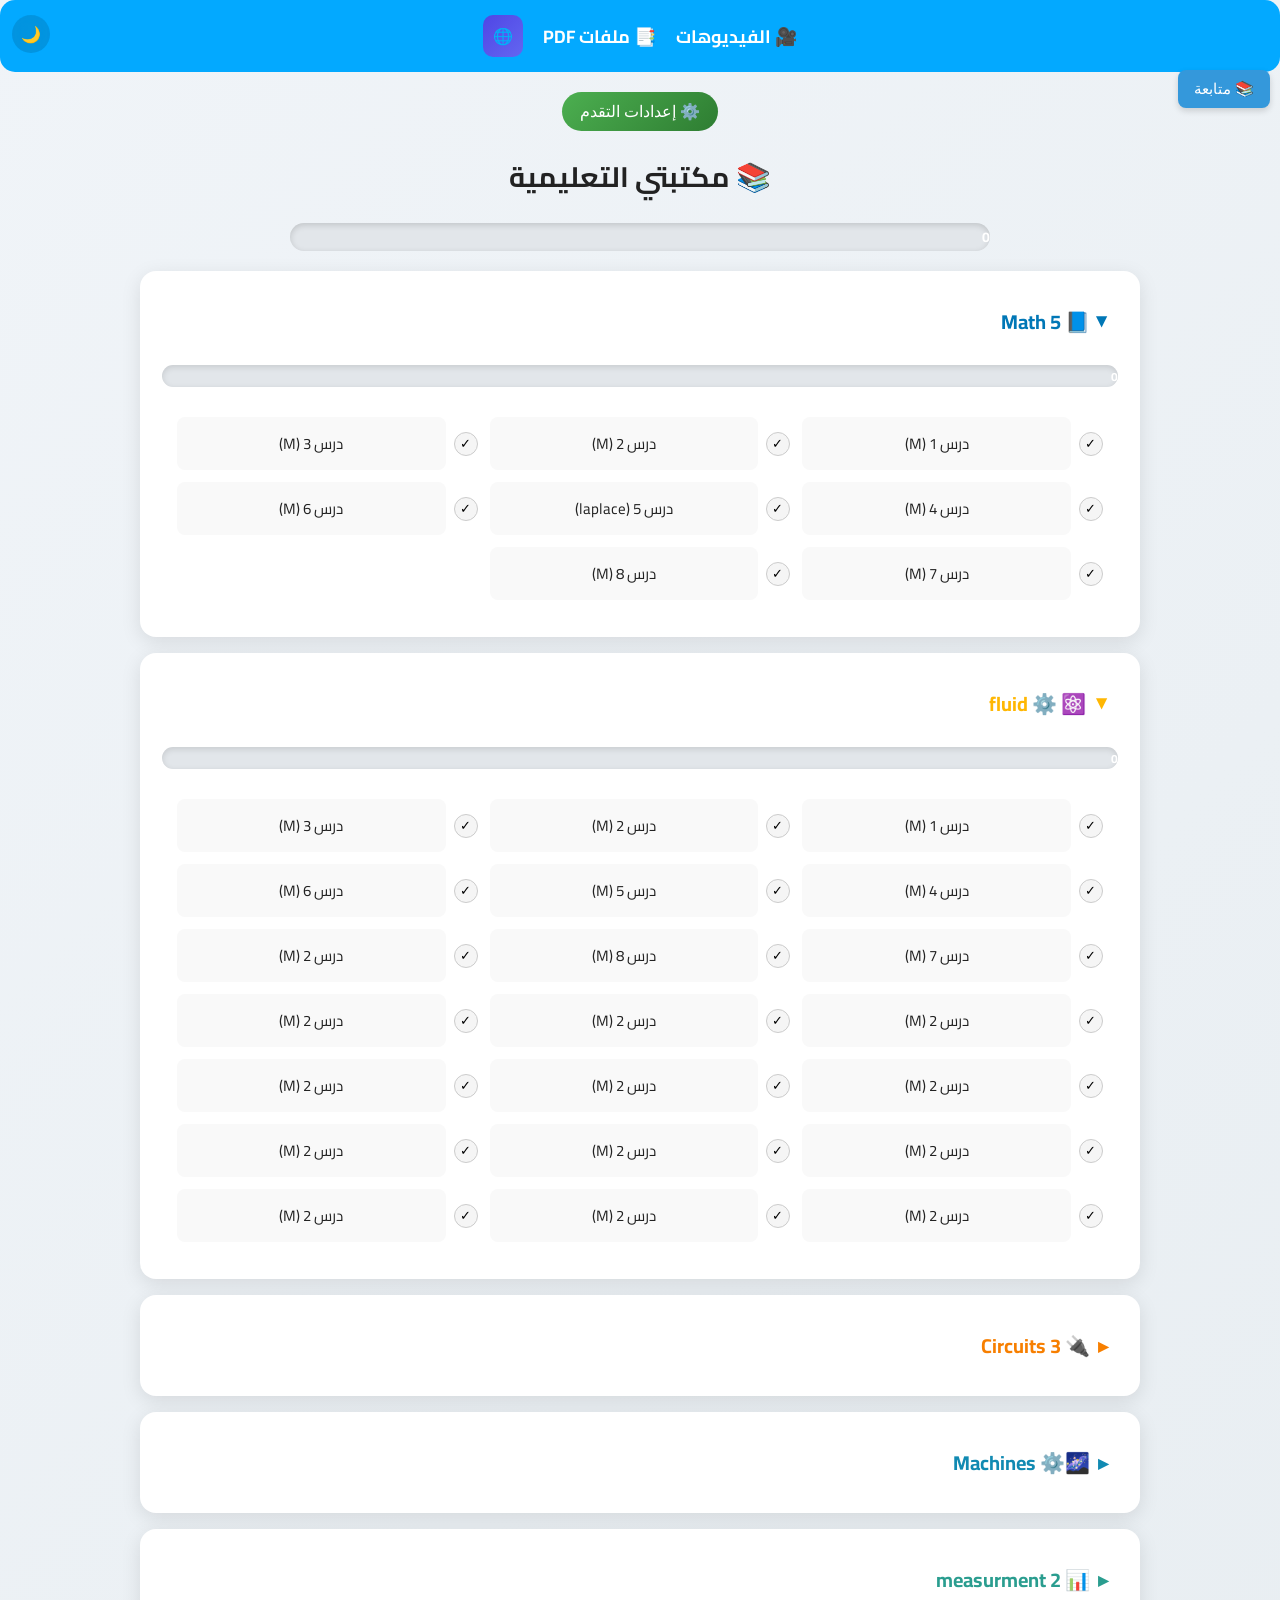
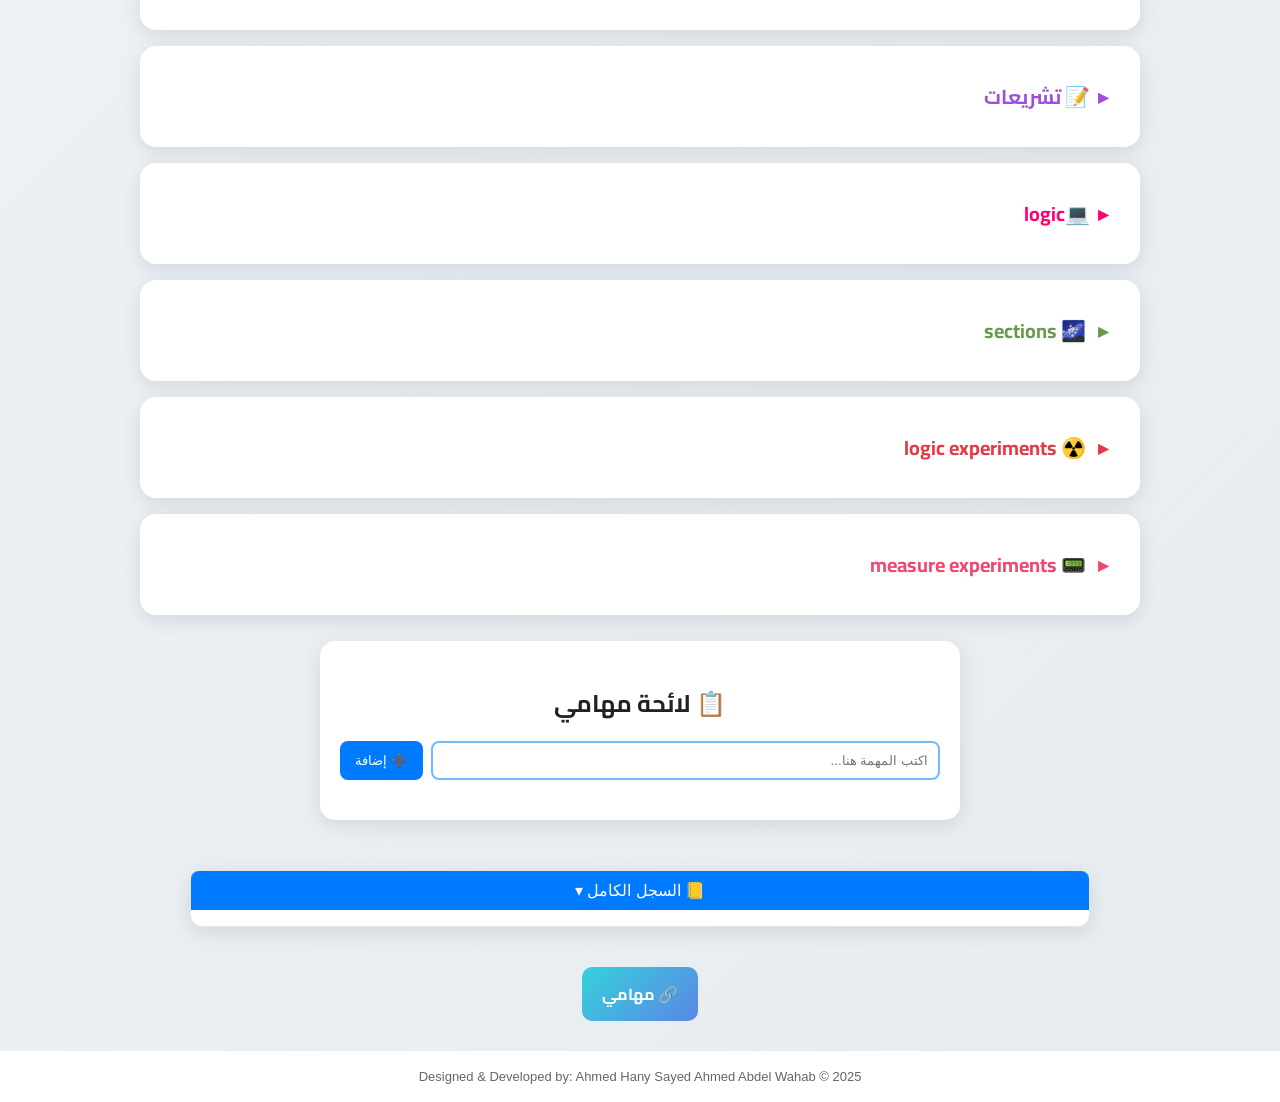
==== home.html @ 94edd4f8 "Update home.html" ====
<!DOCTYPE html>
<html lang="ar" dir="rtl">
<head>
  <meta charset="UTF-8">
  <meta name="viewport" content="width=device-width, initial-scale=1.0">
  <link rel="icon" href="favicon.ico" type="image/x-icon">
  <link rel="stylesheet" href="styles.css">
  <title>📚 مكتبتي التعليمية</title>
</head>
<body>
  <nav>
    <a href="index.html">🎥 الفيديوهات</a>
    <a href="pdf.html">📑 ملفات PDF</a>
    <div class="link-btn">
      <a href="https://ah9742824-oss.github.io/pdf/" target="_blank" rel="noopener noreferrer">🌐</a>
    </div>
  </nav>

  <!-- نافذة عرض الدرس (فيديو / ملف) -->
  <div id="videoModal" class="modal">
    <div class="modal-content">
      <button type="button" class="close-btn" id="closeModal" aria-label="إغلاق">❌</button>
      <iframe id="videoFrame" width="100%" height="400" style="border:0;" allowfullscreen title="عرض الدرس"></iframe>
    </div>
  </div>

  <div class="progress-menu">
    <button id="toggleMenu" type="button">⚙️ إعدادات التقدم</button>
    <div id="menuContent">
      <button type="button" onclick="exportProgress()">📤 تصدير التقدم</button>
      <button type="button" onclick="importProgress()">📥 استيراد التقدم</button>
    </div>
  </div>

  <button id="openSidebar" type="button">📚 متابعة</button>

  <div id="sidebar" class="sidebar">
    <div class="resize-handle"></div>
    <h2>
      متابعة الدروس
      <button type="button" onclick="toggleSidebar()" aria-label="إغلاق الشريط الجانبي">❌</button>
    </h2>
    <ul id="subjectsList"></ul>
  </div>

  <h1>📚 مكتبتي التعليمية</h1>

  <div class="global-progress">
    <div class="global-progress-bar">0%</div>
  </div>

 
 <!-- Math -->
  <details class="subject math" open>
    <summary>📘 Math 5</summary>
    <ul>
      <li><a href="https://www.youtube.com/watch?v=x6lLrBC1ZNQ&list=PLm877Wx3hfJ3YI9MCE1e2wbQPt_GNoZA4&index=2">درس 1 (M)</a></li>
      <li><a href="https://www.youtube.com/watch?v=QlxfZEe6Tew&list=PLm877Wx3hfJ3YI9MCE1e2wbQPt_GNoZA4&index=4">درس 2 (M)</a></li>
      <li><a href="https://www.youtube.com/watch?v=LSP1F0MZRgI">درس 3 (M)</a></li>
      <li><a href="https://www.youtube.com/watch?v=XDPmERe0Aic&list=PLm877Wx3hfJ3CQVZ45W8QgyAjYFHGEuoq&index=11">درس 4 (M)</a></li>
      
      <li><a href="https://www.youtube.com/watch?v=yvgUAsbB16E&t=14s">درس 5 (laplace)</a></li>
      <li><a href="https://www.youtube.com/watch?v=une38aY5SdA">درس 6 (M)</a></li>
      <li><a href="https://www.youtube.com/watch?v=VEYPPBqQnwc">درس 7 (M)</a></li>
      <li><a href="https://www.youtube.com/watch?v=3NlvKbSaLjc&t=1s">درس 8 (M)</a></li>
      
     
     
    </ul>
  </details>

  <!-- fluid -->
 
  
  <details class="subject technology" open>
    <summary> ⚛️ ⚙️ fluid</summary>
    <ul>
      <li><a href="https://youtu.be/d7HmC1dxURE?si=CPelSJQM_fIhIJdV">درس 1 (M)</a></li>
      <li><a href="https://youtu.be/quBIE8RU1yc">درس 2 (M)</a></li>
      <li><a href="https://youtu.be/quBIE8RU1yc">درس 3 (M)</a></li>
      <li><a href="https://youtu.be/quBIE8RU1yc">درس 4 (M)</a></li>
      <li><a href="https://youtu.be/quBIE8RU1yc">درس 5 (M)</a></li>
      <li><a href="https://youtu.be/quBIE8RU1yc">درس 6 (M)</a></li>
      <li><a href="https://youtu.be/quBIE8RU1yc">درس 7 (M)</a></li>
      <li><a href="https://youtu.be/quBIE8RU1yc">درس 8 (M)</a></li>
      <li><a href="https://youtu.be/quBIE8RU1yc">درس 2 (M)</a></li>
      <li><a href="https://youtu.be/quBIE8RU1yc">درس 2 (M)</a></li>
      <li><a href="https://youtu.be/quBIE8RU1yc">درس 2 (M)</a></li>
      <li><a href="https://youtu.be/quBIE8RU1yc">درس 2 (M)</a></li>
      <li><a href="https://youtu.be/quBIE8RU1yc">درس 2 (M)</a></li>
      <li><a href="https://youtu.be/quBIE8RU1yc">درس 2 (M)</a></li>
      <li><a href="https://youtu.be/quBIE8RU1yc">درس 2 (M)</a></li>
      <li><a href="https://youtu.be/quBIE8RU1yc">درس 2 (M)</a></li>
      <li><a href="https://youtu.be/quBIE8RU1yc">درس 2 (M)</a></li>
      <li><a href="https://youtu.be/quBIE8RU1yc">درس 2 (M)</a></li>
      <li><a href="https://youtu.be/quBIE8RU1yc">درس 2 (M)</a></li>
      <li><a href="https://youtu.be/quBIE8RU1yc">درس 2 (M)</a></li>
      <li><a href="https://youtu.be/quBIE8RU1yc">درس 2 (M)</a></li>

 
    </ul>
  </details>


  
 <details class="subject circuits">
    <summary>🔌 Circuits 3</summary>
    <ul> 
    
      <li><a href="https://www.youtube.com/watch?v=WZoA4XOU4sI&list=PLyO98vlXWz8tAbynbZEGcdeys8Uk5eroq&index=1&pp=iAQB">درس 1 (C.A)</a></li>
      <li><a href="https://www.youtube.com/watch?v=8sYwXvD6X4w&list=PLyO98vlXWz8tAbynbZEGcdeys8Uk5eroq&index=2&pp=iAQB">درس 2 (C.A)</a></li>
      <li><a href="https://www.youtube.com/watch?v=ypK8IZYqj90&list=PLyO98vlXWz8tAbynbZEGcdeys8Uk5eroq&index=3&pp=iAQB">درس 3 (C.A)</a></li>
  
    </ul>

    </details>
 
  
 <!-- Machines -->
<details class="subject modern-physics">
   <summary>🌌⚙️ Machines</summary>
   <ul>
      <li><a href="https://www.youtube.com/watch?v=0Bh_1X4kX_g&list=PLyO98vlXWz8sZGdwhMELV1Vwhq5wKbm0i">درس 1</a></li>
      <li><a href="https://youtu.be/-sQ7XeQJmAY?si=cj6xpk_2Ieywtg6o">درس 2</a></li>
      <li><a href="https://youtu.be/WbBzKjtBlSI?si=u6QQAKiDDyZDuAne">درس 3</a></li>
      <li><a href="https://youtu.be/UdgTto4nprE?si=ZIbPh_aQiZbuwjZF">درس 4</a></li>
      <li><a href="https://youtu.be/dThX1m1VdDg?si=8fNCwpTPxLqx57Ws">درس 5</a></li>
      <li><a href="https://www.youtube.com/watch?v=WP2umUv9dhQ">درس 6</a></li>

    
      </ul >
 </details> 


  <!-- measurment2 -->
  <details class="subject stats">
    <summary>📊 measurment 2</summary>
    <ul>
<li><a href="https://youtu.be/8jJVwuzYXqk">درس 1 (M)</a></li>
<li><a href="https://youtu.be/CH9f0OSNgwQ">درس 2 (M)</a></li>
<li><a href="https://youtu.be/31YMo7vzaT8">درس 3 (M)</a></li>
<li><a href="https://youtu.be/UVf_1Ec1ml8">درس 4 (M)</a></li>
<li><a href="https://youtu.be/gLNVvmpb5AQ">درس 5 (M)</a></li>
<li><a href="https://youtu.be/7GL7imS5pww">درس 6 (M)</a></li>
<li><a href="https://youtu.be/VWbAqLl9x78">درس 7 (M)</a></li>
<li><a href="https://youtu.be/ygCYEjlWiyI">درس 8 (M)</a></li>
<li><a href="https://youtu.be/18c7PFg7z3c">درس 9 (M)</a></li>
    </ul>
  </details>

  <!-- انسانيات -->
  <details class="subject linguistics">
    <summary>📝 تشريعات </summary>
    <ul>
      <li><a href="https://youtu.be/zi3--DSFs7w?si=bbwXc-n7OvpW9kJc">درس 1 (ان)</a></li>
      <li><a href="https://youtu.be/Mt96dmHmhMY?si=uumGIQCogPvGH9-8">درس 2 (ان)</a></li>
      <li><a href="https://youtu.be/SOuPgSTrhxE?si=e3yr1LeSfANTTmpW">درس 3 (ان)</a></li>
      <li><a href="https://youtu.be/KgzbHtJrs_w?si=RF217HOHR_uO1f4d">درس 4 (ان)</a></li>
      <li><a href="https://youtu.be/R_QdyAaAnc4?si=dar_Z60TJFkihwSd">درس 5 (ان)</a></li>
      <li><a href="https://youtu.be/0-WSHjVctRE?si=63URfLe8_qPfAC-d">درس 6 (ان)</a></li>
      <li><a href="https://youtu.be/Fi31XBcCD9U?si=X4oPXFnyNLn-D6wn">درس 7 (ان)</a></li>
      <li><a href="https://youtu.be/lwcovvepBNI?si=yJNHr4_iuzhgQGf-">درس 8 (ان)</a></li>
      <li><a href="https://youtu.be/mMQO9g1Jdow?si=I3LSd_mF3oMuCZjf">درس 9 (ان)</a></li>
      <li><a href="https://youtu.be/D7830tQlfb8?si=jhMtFLqPHUBF8r-u"> درس 10(ان) </a></li>
      
     
    </ul>
  </details>

  
 <details class="subject dynamics">
    <summary>💻logic</summary>
    <ul> 
      <li><a href="https://youtu.be/oNc_GEzV7hc">درس 1 (f.b)</a></li>
      <li><a href="https://youtu.be/Dyl-s_7Zrbc">درس 2 (f.b)</a></li>
      <li><a href="https://youtu.be/UtO9s_Pqn90">درس 3 (f.b)</a></li>
  
    </ul>

    </details>
    <!--<details>
       <summary>M.maher</summary>
            <ul>
      <li><a href="https://www.youtube.com/watch?v=GCvnl01BbP4&list=PLm877Wx3hfJ26h1I9bJdNnH3nPqrvDb-N&index=2&pp=iAQB">درس 1 (f.m) </a></li>
      <li><a href="https://www.youtube.com/watch?v=KIZP9Z_0t0Q&list=PLm877Wx3hfJ26h1I9bJdNnH3nPqrvDb-N&index=3&t=2s&pp=iAQB">درس 2 (f.m)</a></li>
      <li><a href="https://youtu.be/dq2HFBlmd0c?si=nWltG2b_kKc7F-ZI">درس 3 (f.m)</a></li>
      <li><a href="https://youtu.be/zYmFkDp8ns8?si=kaNafImGDcYhb9_Q">درس 4 (f.m)</a></li>
      <li><a href="https://www.youtube.com/watch?v=wRMP3sJF0rE&list=PLm877Wx3hfJ26h1I9bJdNnH3nPqrvDb-N&index=6&t=225s&pp=iAQB">درس 5 (f.m)</a></li>
      <li><a href="https://youtu.be/kX5Xzc3H9j4?si=WcVEihwpMO15Pjxx">درس 6 (f.m)</a></li>
      <li><a href="https://www.youtube.com/watch?v=KJMgQ5dEgEc&list=PLm877Wx3hfJ26h1I9bJdNnH3nPqrvDb-N&index=8&pp=iAQB">درس 7 (f.m)</a></li>
      <li><a href="https://youtu.be/aVMtQFdLpOc?si=hSaFU21CZNuigqgk">درس 8 (f.m)</a></li>
    </ul>
    </details>
  </details>
  
  
  
  <!-- تقارير -->
 <!-- <details class="subject electronics">
    <summary>💡 تقارير </summary>
    <ul>
      <li><a href="https://youtu.be/iQ6x3QgLmQE">درس 1 (ت)</a></li>
      <li><a href="https://youtu.be/FbFKzrseK1s">درس 2 (ت)</a></li>
      <li><a href="https://youtu.be/_OfmP3WUVOI">درس 3 (ت)</a></li>
      <li><a href="https://youtu.be/vnvuZH5Am88">درس 4 (ت)</a></li>
      <li><a href="https://youtu.be/TMqZLs-I6eU">درس 5 (ت)</a></li>
      <li><a href="https://youtu.be/ncDQL00T1KQ">درس 6 (ت)</a></li> 
      <li><a href="https://youtu.be/-P9HLnh6mjs">درس 7 (ت)</a></li>
      <li><a href="https://youtu.be/M_1J5YEgwrM">درس 8 (ت)</a></li> 
      </ul>
  </details>

  <!-- قياسات -->
<!--  <details class="subject technology">
    <summary>💻 قياسات</summary>
    <ul>
      <li><a href="https://www.youtube.com/watch?v=vDUc4TDfItM&list=PLyO98vlXWz8uzsd3LuAEXfYwJGGldJYpb&index=1&pp=iAQB">درس 1</a></li>
      <li><a href="https://www.youtube.com/watch?v=Z9rTMy942XM&list=PLyO98vlXWz8uzsd3LuAEXfYwJGGldJYpb&index=2&pp=iAQB">درس 2</a></li>
      <li><a href="https://www.youtube.com/watch?v=HSDZM8X5oaE&list=PLyO98vlXWz8uzsd3LuAEXfYwJGGldJYpb&index=3&pp=iAQB">درس 3</a></li>
      <li><a href="https://www.youtube.com/watch?v=kTxlqga6ZVE&list=PLyO98vlXWz8uzsd3LuAEXfYwJGGldJYpb&index=4&pp=iAQB">درس 4</a></li>
      <li><a href="https://www.youtube.com/watch?v=IWDB-NzNq0s&list=PLyO98vlXWz8uzsd3LuAEXfYwJGGldJYpb&index=5&pp=iAQB">درس 5</a></li>
      <li><a href="https://www.youtube.com/watch?v=pSBfDEMQ868&list=PLyO98vlXWz8uzsd3LuAEXfYwJGGldJYpb&index=6&pp=iAQB">درس 6</a></li> 
      <li><a href="https://www.youtube.com/watch?v=gK6cdAPg7P4&list=PLyO98vlXWz8uzsd3LuAEXfYwJGGldJYpb&index=7&pp=iAQB">درس 7</a></li>
      <li><a href="https://www.youtube.com/watch?v=DmqpVaFhRWQ&list=PLyO98vlXWz8uzsd3LuAEXfYwJGGldJYpb&index=8&pp=iAQB">درس 8</a></li> 
      </ul>
  </details> -->
  
  

  
  
  
  
  
  
  
  
  
    
  
  <details class="subject electronics">
    <summary> 🌌  sections </summary>
    
    
    <details>
       <summary>measurment 2</summary>
            <ul>      
            
            <li><a href="https://drive.google.com/file/d/13E3gi8b7-d1xdCR0BK_gdfyao8f5nW2b/view?usp=drive_link">درس 1 (ph.s)</a></li>
            <li><a href="https://drive.google.com/file/d/1p4Hn5dZKaDJSoP5Wx4Tqu8PVFmOFIJq8/view?usp=drive_link">درس 2 (ph.s)</a></li>
            <li><a href="https://drive.google.com/file/d/1mSY4BDqf6wvqtjLbVF5Vt5Qzlu-ONjyM/view?usp=drive_link">درس 3 (ph.s)</a></li>
            <li><a href="https://drive.google.com/file/d/1OX6D2lttamGK6LiqPwcZn3R8pYi9_Fsz/view?usp=drive_link">درس 4 (ph.s)</a></li>
            
    </ul>
    </details>
    
    
    
    <details>
      <summary> cercuit 3</summary>
    <ul> 
    
      <li><a href="https://drive.google.com/file/d/1o3ZpfFuXErCUcpTF_yjZ1DqXLrP0j4e1/view?usp=drive_link">درس 1 (C.s)</a></li>
      <li><a href="https://drive.google.com/file/d/1Lco7f-Fex19d02o1cjCgrRExWSDVXkIK/view?usp=drive_link">درس 2 (C.s)</a></li>
      <li><a href="https://drive.google.com/file/d/1AEbY9XQcfEk1jx2fc4nVPgJVdyj6XyOJ/view?usp=drive_link">درس 3 (C.s)</a></li>
     
    </ul>

    </details>
    
    <details>
       <summary>logic</summary>
            <ul>      
              
      <li><a href="https://www.youtube.com/watch?v=UoyYzaTkarA&list=PLI3eaiLmi0bVOz7axzVMxjEIRlCwiYPLT&index=1&pp=iAQB"> SHEET 1 (co.sh)</a></li>
      <li><a href="https://www.youtube.com/watch?v=TSliOCve1eU&list=PLI3eaiLmi0bUl6SgKpNav4VoWUuUjFPfO&index=1&pp=iAQB"> SHEET 2 (co.sh)</a></li>
     
    </ul>
    </details>
    
    <details>
       <summary>fluid</summary>
            <ul>      
            
     <li><a href="https://drive.google.com/file/d/1STTOatHBDDyTUyYoay9R6bosLasD1E9j/view?usp=drive_link">درس 1 (st.s)</a></li>
    
    </ul>
    </details>
    
   </details>

  
  
  
  
  
  
  
  
  
  <!-- Physics -->
  <details class="subject physics">
    <summary> ☢️ logic experiments</summary>
     <ul>
       
      <li><a href="https://www.youtube.com/watch?v=ZE7ChcpAJA8&list=PLsPmtBNIRdb_DHgGOX_vdAVyuI5XcONMs&index=2&t=281s&pp=iAQB">frank (E)</a></li>
      <li><a href="https://www.youtube.com/watch?v=mCwZycly7Dc&list=PLsPmtBNIRdb_DHgGOX_vdAVyuI5XcONMs&index=3&t=16s&pp=iAQB"> absrobtion (E)</a></li>
      <li><a href="https://www.youtube.com/watch?v=aEvO24EueWg&list=PLsPmtBNIRdb_DHgGOX_vdAVyuI5XcONMs&index=4&t=57s&pp=iAQB0gcJCdoKAYcqIYzv"> invers (E)</a></li>


    </ul>
    </details>








    <!-- Physics -->
  <details class="subject em">
    <summary> 📟 measure experiments</summary>
     <ul>
       
      <li><a href="https://youtu.be/AVi0BopKzs8?si=VFr3hdJcQqNSX-Qe"> Characteristics of DC Meter Movement (M.E)</a></li>
      <li><a href="https://www.youtube.com/watch?v=uDattK8f2rU&list=PLSY_HiUC8sfBj4Ug9i7QJ6sfOpwx9lgj4&index=2&pp=iAQB"> currunt-meter shunt (M.E)</a></li>
      <li><a href="https://www.youtube.com/watch?v=N6V2N-MO2hM&list=PLSY_HiUC8sfBj4Ug9i7QJ6sfOpwx9lgj4&index=3&pp=iAQB"> voltameter multiplier (M.E)</a></li>


    </ul>
    </details>

  <div class="todo-container">
    <div id="todoApp">
      <h2>📋 لائحة مهامي</h2>
      <div class="todo-input-row">
        <input type="text" id="taskInput" placeholder="اكتب المهمة هنا...">
        <button id="addTask" type="button">➕ إضافة</button>
      </div>
      <ul id="taskList"></ul>
    </div>
  </div>

  <div id="logWrapper">
    <button id="toggleLog" type="button">📒 السجل الكامل ▾</button>
    <div id="logContent" class="hidden">
      <div class="log-actions">
        <button id="clearLogBtn" type="button" class="log-btn">🗑️ مسح الكل</button>
        <button id="exportLogBtn" type="button" class="log-btn">📤 تصدير</button>
        <button id="importLogBtn" type="button" class="log-btn">📥 استيراد</button>
        <input type="file" id="importFile" accept=".json" style="display:none;">
      </div>
      <div id="logContainer"></div>
    </div>
  </div>

  <div style="text-align:center;margin:20px 0;">
    <a href="https://ah9742824-oss.github.io/my-tasks/" target="_blank" rel="noopener noreferrer" class="btn">🔗 مهامي</a>
  </div>

  <footer>
    Designed &amp; Developed by: Ahmed Hany Sayed Ahmed Abdel Wahab &copy; 2025
  </footer>

  <script src="app.js"></script>
</body>
</html>
---- styles.css ----
/* =========================================================
   مكتبتي التعليمية - ملف التنسيقات الموحد
   ملف واحد لكل الصفحات بدل تكرار نفس CSS في كل ملف
   ========================================================= */

@import url('https://fonts.googleapis.com/css2?family=Cairo:wght@400;600;700&display=swap');

:root {
  --bg: #f5f7fa;
  --bg-gradient: linear-gradient(135deg, #f0f4f8, #e6ecf0);
  --text: #222;
  --card-bg: #ffffff;
  --card-shadow: 0 5px 20px rgba(0, 0, 0, 0.1);
  --card-shadow-hover: 0 15px 40px rgba(0, 0, 0, 0.18);
  --nav-bg: #03a9ff;
  --muted: #666;
  --border: #e2e6ea;
  --accent: #4f46e5;
  --accent-2: #6366f1;
  --success: #4CAF50;
  --danger: #dc3545;
  --focus-ring: #60a5fa;
  --radius: 14px;
  --sidebar-bg: #ffffff;
  --sidebar-item: #f9f9f9;
  --input-bg: #ffffff;
}

html.dark {
  --bg: #111315;
  --bg-gradient: linear-gradient(135deg, #14161a, #1c1f24);
  --text: #eaeaea;
  --card-bg: #1e1e1e;
  --card-shadow: 0 5px 15px rgba(0, 0, 0, 0.4);
  --card-shadow-hover: 0 0 18px #facc15;
  --nav-bg: #0d3b57;
  --muted: #a7a7a7;
  --border: #2c2f33;
  --sidebar-bg: #1a1a1a;
  --sidebar-item: #232323;
  --input-bg: #262626;
}

* { box-sizing: border-box; }

html, body {
  margin: 0;
  min-height: 100%;
}

body {
  font-family: "Cairo", Arial, sans-serif;
  background: var(--bg-gradient);
  color: var(--text);
  direction: rtl;
  transition: background 0.3s ease, color 0.3s ease;
}

a { color: inherit; }

/* focus visibility for keyboard users */
a:focus-visible,
button:focus-visible,
input:focus-visible {
  outline: 3px solid var(--focus-ring);
  outline-offset: 2px;
}

h1 { text-align: center; color: var(--text); margin: 20px 0; font-size: 28px; }

/* ---------- Navigation ---------- */
nav {
  background: var(--nav-bg);
  padding: 15px;
  display: flex;
  justify-content: center;
  align-items: center;
  flex-wrap: wrap;
  gap: 20px;
  position: sticky;
  top: 0;
  z-index: 10;
  border-radius: 15px;
}
nav a { color: #fff; text-decoration: none; font-weight: bold; font-size: 18px; transition: color .3s; }
nav a:hover, nav a:focus-visible { color: #9afff1; }

.link-btn a {
  display: inline-block;
  background: linear-gradient(135deg, var(--accent), var(--accent-2));
  color: #fff;
  padding: 6px 10px;
  border-radius: 10px;
  text-decoration: none;
  font-size: 16px;
  font-weight: bold;
  transition: 0.3s;
}
.link-btn a:hover { background: linear-gradient(135deg, #3730a3, var(--accent)); }

/* ---------- Generic buttons ---------- */
.btn {
  display: inline-block;
  background: linear-gradient(135deg, #36d1dc, #5b86e5);
  color: #fff;
  padding: 12px 20px;
  border: none;
  border-radius: 10px;
  text-decoration: none;
  font-weight: bold;
  cursor: pointer;
  transition: transform 0.2s ease, box-shadow 0.2s ease;
}
.btn:hover { transform: scale(1.05); }

/* ---------- Subject cards ---------- */
details.subject {
  background: var(--card-bg);
  color: var(--text);
  border-radius: 16px;
  padding: 20px;
  margin: 16px auto;
  max-width: 1000px;
  box-shadow: var(--card-shadow);
  border: 2px solid transparent;
  transition: transform 0.3s ease, box-shadow 0.3s ease, border-color 0.3s ease;
}
details.subject:hover {
  transform: translateY(-6px);
  border-color: var(--focus-ring);
  box-shadow: var(--card-shadow-hover);
}
details.subject summary {
  font-size: 20px;
  font-weight: bold;
  cursor: pointer;
  padding: 10px;
  list-style: none;
}
details.subject summary::-webkit-details-marker { display: none; }
details.subject summary::before {
  content: "▸";
  display: inline-block;
  margin-left: 8px;
  transition: transform 0.2s ease;
}
details.subject[open] > summary::before { transform: rotate(90deg); }

details.subject ul {
  margin: 0;
  padding: 15px;
  display: grid;
  grid-template-columns: repeat(3, 1fr);
  gap: 12px;
  list-style: none;
}
details.subject li {
  display: flex;
  align-items: center;
}
details.subject li a {
  flex: 1;
  display: block;
  text-align: center;
  text-decoration: none;
  padding: 12px;
  border-radius: 8px;
  font-size: 15px;
  background: var(--sidebar-item);
  color: var(--text);
  transition: .3s;
}
details.subject li a:hover, details.subject li a:focus-visible { color: #fff; transform: scale(1.05); }
details.subject li a.lesson-done { text-decoration: line-through; opacity: 0.65; }

details.subject details {
  margin: 8px 0;
  border-top: 1px dashed var(--border);
  padding-top: 8px;
}
details.subject details summary { font-size: 17px; padding: 8px; }

/* subject accent colors */
.math summary { color: #0077b6; } .math li a:hover { background: #0077b6; }
.physics summary { color: #e63946; } .physics li a:hover { background: #e63946; }
.circuits summary { color: #f77f00; } .circuits li a:hover { background: #f77f00; }
.stats summary { color: #2a9d8f; } .stats li a:hover { background: #2a9d8f; }
.linguistics summary { color: #9d4edd; } .linguistics li a:hover { background: #9d4edd; }
.dynamics summary { color: #ff006e; } .dynamics li a:hover { background: #ff006e; }
.electronics summary { color: #6a994e; } .electronics li a:hover { background: #6a994e; }
.technology summary { color: #ffb703; } .technology li a:hover { background: #ffb703; }
.modern-physics summary { color: #118ab2; } .modern-physics li a:hover { background: #118ab2; }
.em summary { color: #ef476f; } .em li a:hover { background: #ef476f; }

/* pdf.html accent variants (replaces old .subject1 .subject2 .subject3 .subject4) */
details.subject.accent-a summary { color: #1a9c3d; }
details.subject.accent-b summary { color: #8e24aa; }
details.subject.accent-c summary { color: #049a8b; }
details.subject.accent-d summary { color: #d32f2f; }

/* ---------- Progress bars ---------- */
.global-progress {
  margin: 20px auto;
  width: 95%;
  max-width: 700px;
  background: var(--border);
  border-radius: 30px;
  height: 28px;
  position: relative;
  overflow: hidden;
  box-shadow: inset 0 2px 6px rgba(0, 0, 0, 0.15);
}
.global-progress-bar {
  height: 100%;
  width: 0;
  background: linear-gradient(90deg, #ff6a00, #ee0979);
  border-radius: 30px;
  transition: width 0.6s ease;
  display: flex;
  align-items: center;
  justify-content: center;
  color: #fff;
  font-weight: bold;
  font-size: 14px;
}
.progress-container {
  margin: 15px 0;
  width: 100%;
  grid-column: 1 / -1;
  background: var(--border);
  border-radius: 30px;
  height: 22px;
  position: relative;
  overflow: hidden;
  box-shadow: inset 0 2px 6px rgba(0, 0, 0, 0.12);
}
.progress-bar {
  height: 100%;
  width: 0;
  background: linear-gradient(90deg, #06beb6, #48b1bf);
  border-radius: 30px;
  transition: width 0.6s ease;
  display: flex;
  align-items: center;
  justify-content: center;
  color: #fff;
  font-weight: bold;
  font-size: 12px;
}
.lesson-check {
  margin-left: 8px;
  cursor: pointer;
  border: 1px solid #ccc;
  border-radius: 50%;
  width: 24px;
  height: 24px;
  min-width: 24px;
  background: #f5f5f5;
  transition: 0.3s;
  flex-shrink: 0;
}
.lesson-check.done { background: var(--success); border-color: var(--success); color: #fff; }

.progress-menu { position: relative; text-align: center; margin: 20px auto; }
#toggleMenu {
  background: linear-gradient(135deg, var(--success), #2E7D32);
  color: #fff;
  padding: 10px 18px;
  border: none;
  border-radius: 25px;
  cursor: pointer;
  font-size: 16px;
  transition: 0.3s;
}
#toggleMenu:hover { background: linear-gradient(135deg, #66BB6A, #388E3C); }
#menuContent {
  display: none;
  margin-top: 12px;
  background: var(--card-bg);
  padding: 15px;
  border-radius: 12px;
  box-shadow: var(--card-shadow);
  animation: fadeInAnim 0.3s ease;
}
#menuContent button {
  display: block;
  width: 100%;
  margin: 8px 0;
  padding: 10px;
  border: none;
  border-radius: 10px;
  background: #34c78e;
  color: #fff;
  font-size: 15px;
  cursor: pointer;
  transition: 0.3s;
}
#menuContent button:hover { background: #4fe0a6; }

/* ---------- Video / preview modal ---------- */
.modal {
  display: none;
  position: fixed;
  z-index: 2000;
  inset: 0;
  background: rgba(0, 0, 0, 0.75);
  justify-content: center;
  align-items: center;
}
.modal.show { display: flex; }
.modal-content {
  background: var(--card-bg);
  padding: 10px;
  border-radius: 8px;
  width: 90%;
  max-width: 800px;
  box-shadow: 0 5px 15px rgba(0, 0, 0, 0.4);
  position: relative;
}
.modal-content .close-btn {
  position: absolute;
  top: 8px;
  left: 12px;
  font-size: 20px;
  cursor: pointer;
  color: var(--text);
  background: none;
  border: none;
}

/* ---------- Dark mode toggle ---------- */
.mode-btn {
  position: fixed;
  top: 15px;
  left: 12px;
  width: 38px;
  height: 38px;
  border: none;
  border-radius: 50%;
  font-size: 16px;
  cursor: pointer;
  background: rgba(0, 0, 0, 0.12);
  backdrop-filter: blur(10px);
  color: var(--text);
  display: flex;
  align-items: center;
  justify-content: center;
  transition: all 0.3s ease;
  z-index: 1200;
}
.mode-btn:hover { transform: scale(1.1) rotate(10deg); box-shadow: 0 5px 15px rgba(0, 0, 0, 0.2); }

/* ---------- Sidebar ---------- */
#openSidebar {
  position: fixed;
  top: 70px;
  right: 10px;
  background: #3498db;
  color: white;
  border: none;
  padding: 10px 16px;
  border-radius: 8px;
  cursor: pointer;
  font-size: 15px;
  box-shadow: 0 3px 6px rgba(0, 0, 0, 0.15);
  transition: background 0.3s;
  z-index: 1100;
}
#openSidebar:hover { background: #2980b9; }

.sidebar {
  position: fixed;
  top: 0;
  right: -320px;
  width: 300px;
  height: 100%;
  background: var(--sidebar-bg);
  color: var(--text);
  border-left: 1px solid var(--border);
  box-shadow: -4px 0 12px rgba(0, 0, 0, 0.15);
  padding: 20px;
  transition: right 0.35s ease, width 0.25s ease;
  overflow-y: auto;
  z-index: 1000;
}
.sidebar.show { right: 0; }
.sidebar h2 { font-size: 18px; font-weight: bold; margin-bottom: 15px; display: flex; justify-content: space-between; align-items: center; }
.sidebar h2 button { background: none; border: none; font-size: 20px; cursor: pointer; color: var(--muted); transition: color 0.2s; }
.sidebar h2 button:hover { color: var(--danger); }
.sidebar ul { list-style: none; padding: 0; margin: 0 0 20px 0; font-size: 15px; }
.sidebar li { display: flex; justify-content: space-between; align-items: center; padding: 10px 8px; margin-bottom: 8px; border-radius: 8px; background: var(--sidebar-item); transition: background 0.2s; }
.sidebar li:hover { background: var(--border); }

.resize-handle { position: absolute; top: 0; left: -6px; width: 6px; height: 100%; cursor: ew-resize; background: transparent; }
.resize-handle:hover { background: rgba(0, 0, 0, 0.08); }

#reviewSection h2 { font-size: 16px; }
#reviewSection li { flex-direction: row; }

/* ---------- Todo list ---------- */
.todo-container { display: flex; justify-content: center; padding: 10px; }
#todoApp {
  width: 100%;
  max-width: 640px;
  padding: 20px;
  border-radius: 15px;
  box-shadow: var(--card-shadow);
  background: var(--card-bg);
  animation: fadeInAnim 0.6s ease;
}
#todoApp h2 { text-align: center; margin-bottom: 15px; }
#todoApp .todo-input-row { display: flex; gap: 8px; }
#todoApp input {
  flex: 1;
  padding: 10px;
  border: 2px solid #74b9ff;
  border-radius: 8px;
  outline: none;
  background: var(--input-bg);
  color: var(--text);
  transition: 0.3s;
}
#todoApp input:focus { border-color: #0984e3; }
#todoApp button {
  padding: 10px 15px;
  background: #007bff;
  color: #fff;
  border: none;
  border-radius: 8px;
  cursor: pointer;
  transition: 0.3s;
  white-space: nowrap;
}
#todoApp button:hover { background: #74b9ff; }
#taskList { list-style: none; padding: 0; margin-top: 20px; }
#taskList li {
  display: flex;
  justify-content: space-between;
  align-items: center;
  background: var(--sidebar-item);
  margin: 8px 0;
  padding: 10px;
  border-radius: 8px;
}
#taskList li.done { text-decoration: line-through; color: var(--muted); }
#taskList .task-actions button { border: none; cursor: pointer; font-size: 16px; background: none; margin-right: 8px; transition: 0.2s; }
#taskList .task-actions button:hover { transform: scale(1.2); }

/* ---------- Activity log ---------- */
#logWrapper {
  background: var(--card-bg);
  border: 1px solid var(--border);
  border-radius: 12px;
  max-width: 900px;
  margin: 40px auto;
  padding: 0 0 16px 0;
  box-shadow: var(--card-shadow);
}
#toggleLog {
  width: 100%;
  padding: 10px;
  font-size: 16px;
  background: #007bff;
  color: #fff;
  border: none;
  border-radius: 8px 8px 0 0;
  cursor: pointer;
}
#logWrapper .log-actions { text-align: center; margin: 12px 0; display: flex; gap: 8px; justify-content: center; flex-wrap: wrap; }
#logWrapper button.log-btn { background: #211d1d; color: #a2ff5c; border: none; padding: 6px 12px; border-radius: 8px; cursor: pointer; transition: background 0.2s; }
#logWrapper button.log-btn:hover { background: #34302f; }
#logContainer { padding: 0 16px; }
#logContainer h3 { display: flex; align-items: center; justify-content: space-between; font-size: 16px; }
#logContainer ul { list-style: none; padding: 0; }
#logContainer li { padding: 4px 0; border-bottom: 1px dashed var(--border); }
.hidden { display: none; }

/* ---------- Login page ---------- */
.login-page { display: flex; justify-content: center; align-items: center; height: 100vh; background: linear-gradient(135deg, #1e3c72, #53c7d9); margin: 0; }
.login-box { background: #fff; padding: 30px; border-radius: 16px; box-shadow: 0 4px 16px rgba(0, 0, 0, 0.3); text-align: center; width: 90%; max-width: 340px; }
.login-box h2 { margin-top: 0; }
.login-box input {
  width: 100%;
  padding: 10px;
  margin: 10px 0;
  border-radius: 8px;
  border: 1px solid #ccc;
  font-family: inherit;
}
.login-box button {
  background: #1e3c72;
  color: #fff;
  padding: 10px;
  width: 100%;
  border: none;
  border-radius: 8px;
  cursor: pointer;
  font-family: inherit;
  font-size: 15px;
}
.login-box button:hover { background: #92dbe7; }
.login-box .hint { font-size: 12px; color: #888; margin-top: 10px; }

/* ---------- Term picker page ---------- */
.term-page {
  display: flex;
  justify-content: center;
  align-items: center;
  height: 100vh;
  margin: 0;
  background: linear-gradient(135deg, #2c3e50, #4ca1af, #f0b27a, #d35400);
  background-size: 400% 400%;
  animation: gradientBG 15s ease infinite;
}
.term-page .container { text-align: center; }
.term-btn {
  display: inline-block;
  margin: 20px;
  padding: 16px 45px;
  font-size: 18px;
  font-weight: bold;
  color: #fff;
  text-decoration: none;
  border-radius: 40px;
  background: linear-gradient(135deg, #5dade2, #3498db);
  box-shadow: 0 0 12px rgba(52, 152, 219, 0.3), 0 0 24px rgba(52, 152, 219, 0.2);
  transition: all 0.3s ease;
}
.term-btn.term-2 { background: linear-gradient(135deg, #e59866, #d35400); box-shadow: 0 0 12px rgba(229, 152, 102, 0.3), 0 0 24px rgba(211, 84, 0, 0.2); }
.term-btn:hover { transform: scale(1.05); box-shadow: 0 0 18px rgba(255, 255, 255, 0.5), 0 0 36px rgba(255, 255, 255, 0.3); }
.term-btn:active { transform: scale(0.95); }

/* ---------- Footer ---------- */
footer {
  text-align: center;
  padding: 18px;
  background-color: var(--card-bg);
  color: var(--muted);
  font-family: Arial, sans-serif;
  font-size: 13px;
  margin-top: 30px;
}

/* ---------- Animations ---------- */
@keyframes gradientBG { 0% { background-position: 0% 50%; } 50% { background-position: 100% 50%; } 100% { background-position: 0% 50%; } }
@keyframes fadeInAnim { from { opacity: 0; transform: translateY(10px); } to { opacity: 1; transform: translateY(0); } }
.fade-in { animation: fadeInAnim 0.5s ease forwards; }
.fade-out { opacity: 0; transform: translateX(-20px); transition: opacity 0.4s ease, transform 0.4s ease; }

/* ---------- Responsive ---------- */
@media (max-width: 768px) {
  h1 { font-size: 22px; }
  nav a { font-size: 16px; }
  details.subject ul { grid-template-columns: repeat(2, 1fr); }
  .progress-container, .global-progress { height: 20px; }
  .progress-bar, .global-progress-bar { font-size: 11px; }
  .sidebar { width: 260px; }
}
@media (max-width: 480px) {
  nav { flex-direction: row; flex-wrap: wrap; gap: 8px; }
  nav a { font-size: 14px; padding: 6px; }
  details.subject ul { grid-template-columns: 1fr; }
  li a { font-size: 14px; padding: 10px; }
  .sidebar { width: 85vw; right: -90vw; }
  #openSidebar { top: 62px; font-size: 13px; padding: 8px 12px; }
}
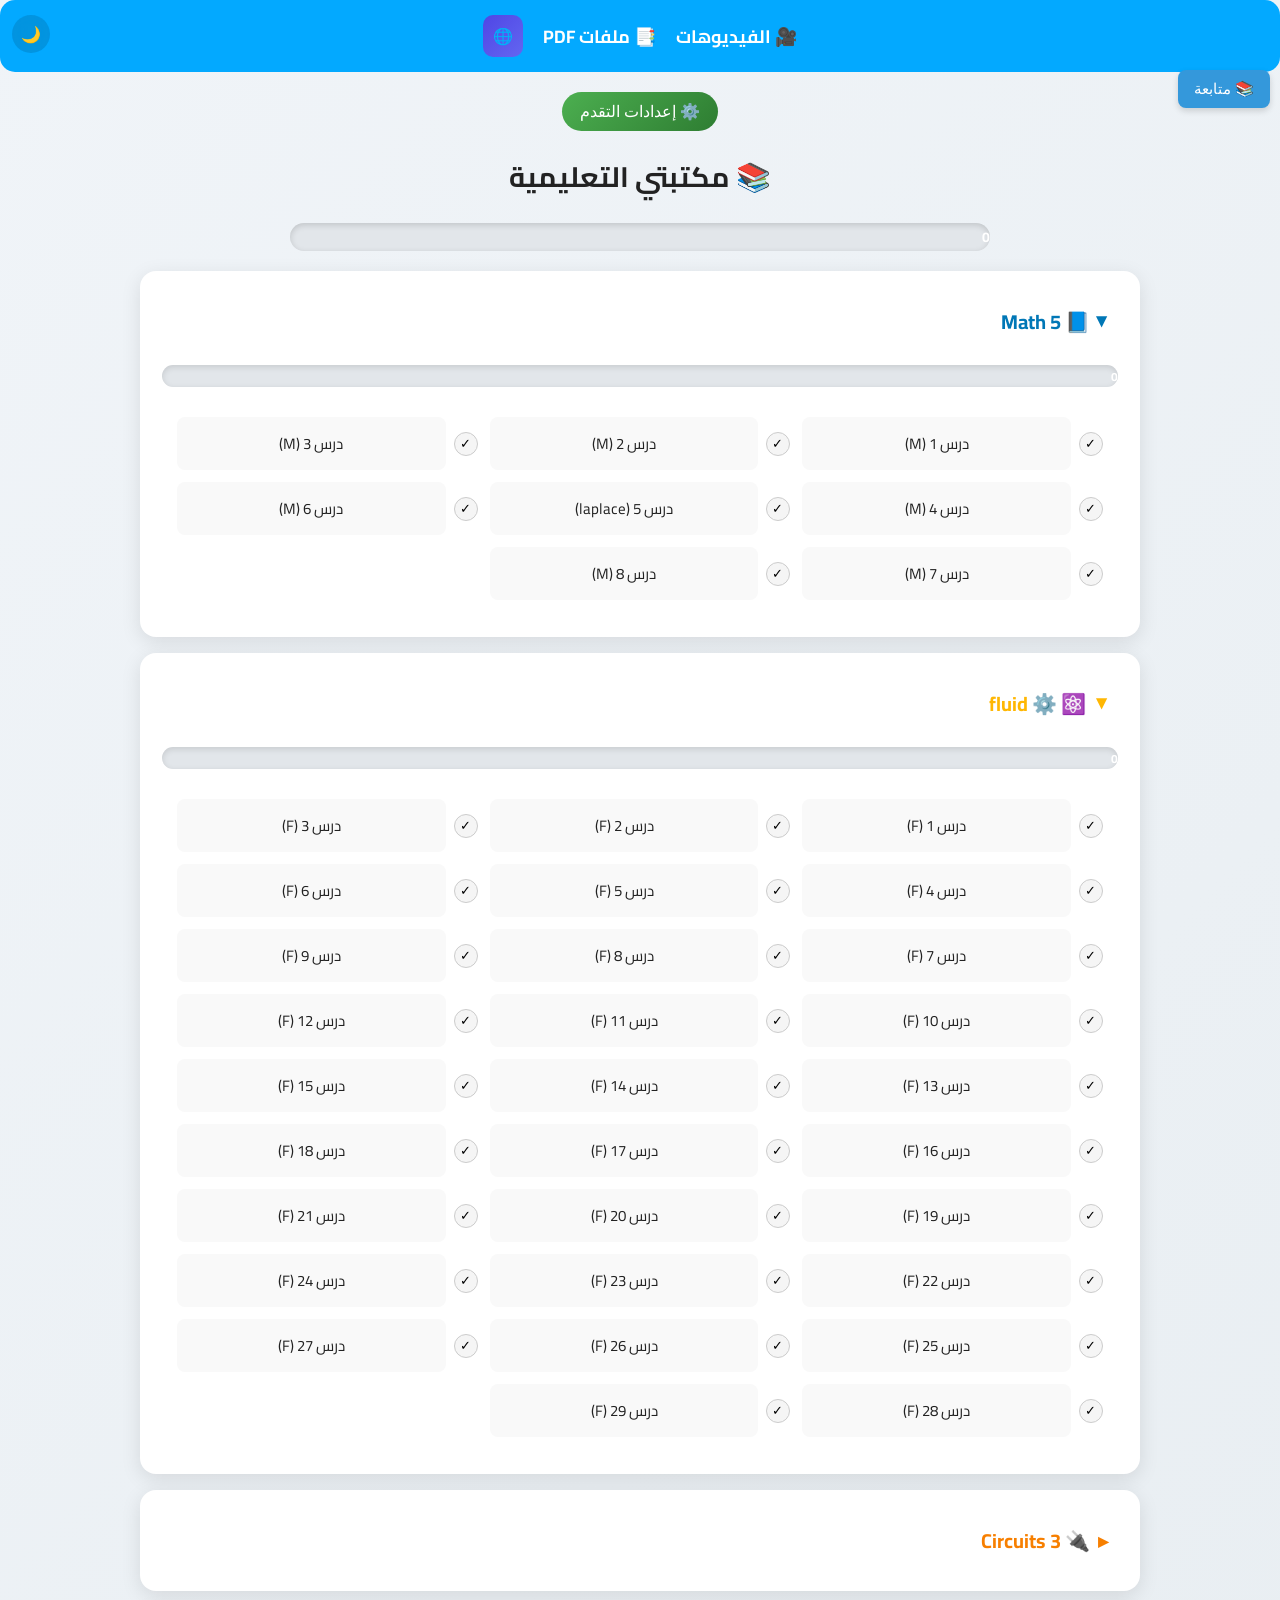
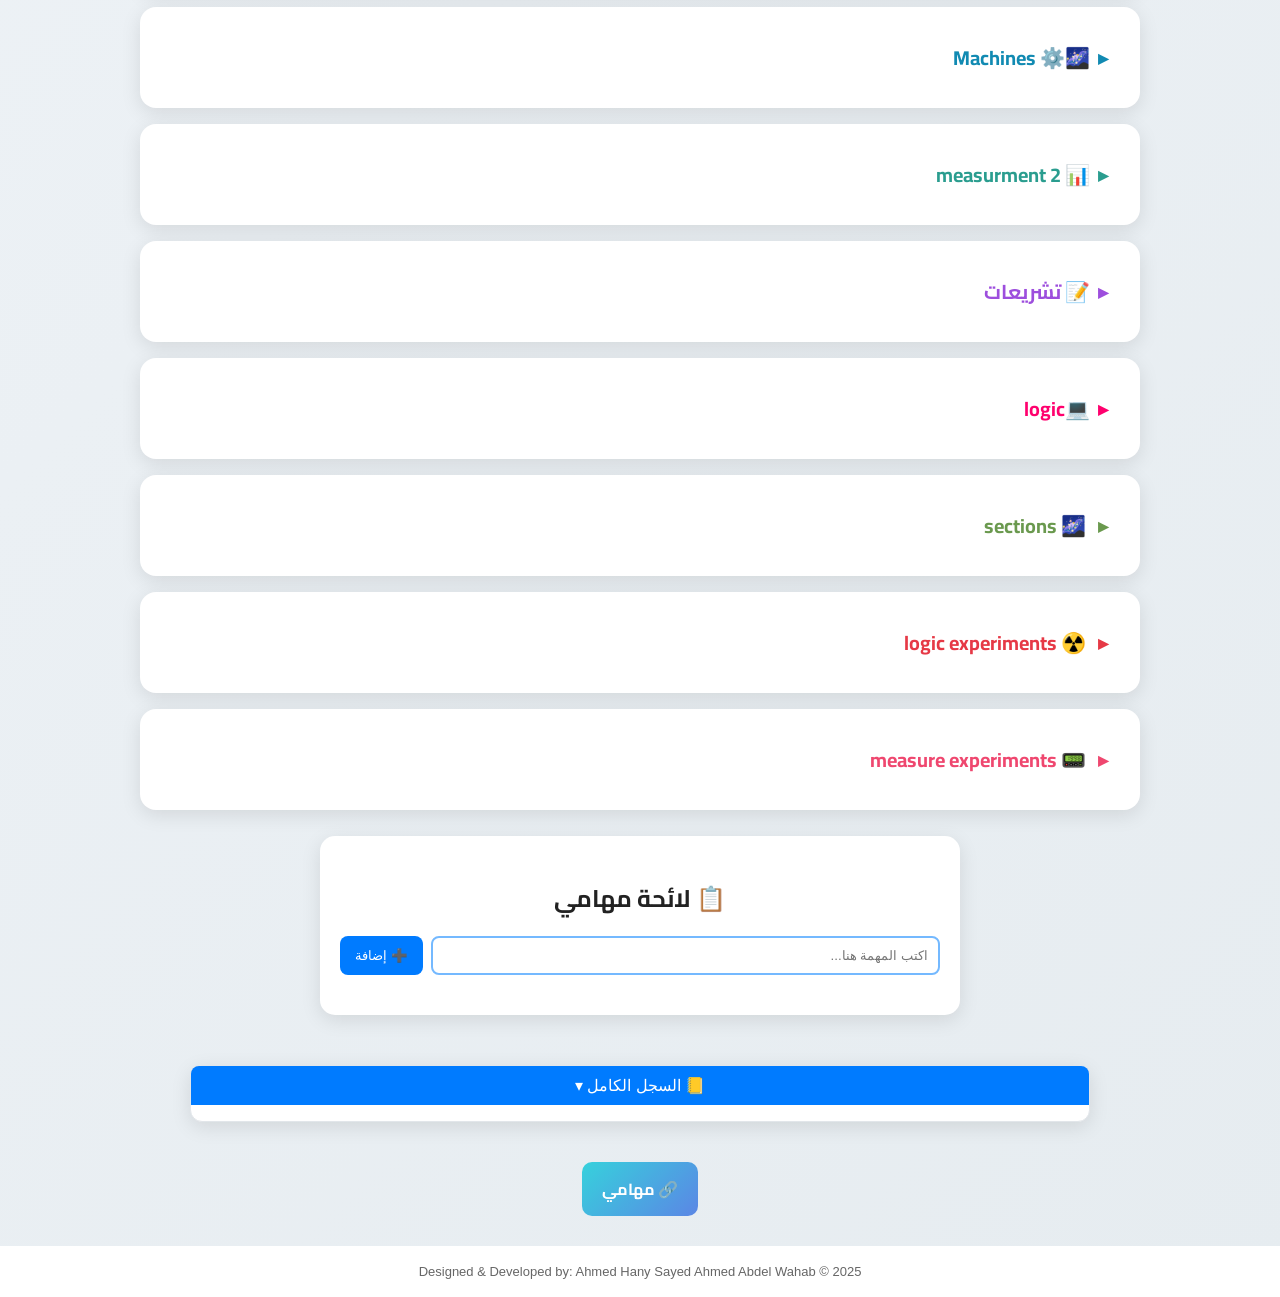
==== commit 06f2dc80: "Update home.html" ====
--- a/home.html
+++ b/home.html
@@ -75,27 +75,35 @@
   <details class="subject technology" open>
     <summary> ⚛️ ⚙️ fluid</summary>
     <ul>
-      <li><a href="https://youtu.be/d7HmC1dxURE?si=CPelSJQM_fIhIJdV">درس 1 (M)</a></li>
-      <li><a href="https://youtu.be/quBIE8RU1yc">درس 2 (M)</a></li>
-      <li><a href="https://youtu.be/quBIE8RU1yc">درس 3 (M)</a></li>
-      <li><a href="https://youtu.be/quBIE8RU1yc">درس 4 (M)</a></li>
-      <li><a href="https://youtu.be/quBIE8RU1yc">درس 5 (M)</a></li>
-      <li><a href="https://youtu.be/quBIE8RU1yc">درس 6 (M)</a></li>
-      <li><a href="https://youtu.be/quBIE8RU1yc">درس 7 (M)</a></li>
-      <li><a href="https://youtu.be/quBIE8RU1yc">درس 8 (M)</a></li>
-      <li><a href="https://youtu.be/quBIE8RU1yc">درس 2 (M)</a></li>
-      <li><a href="https://youtu.be/quBIE8RU1yc">درس 2 (M)</a></li>
-      <li><a href="https://youtu.be/quBIE8RU1yc">درس 2 (M)</a></li>
-      <li><a href="https://youtu.be/quBIE8RU1yc">درس 2 (M)</a></li>
-      <li><a href="https://youtu.be/quBIE8RU1yc">درس 2 (M)</a></li>
-      <li><a href="https://youtu.be/quBIE8RU1yc">درس 2 (M)</a></li>
-      <li><a href="https://youtu.be/quBIE8RU1yc">درس 2 (M)</a></li>
-      <li><a href="https://youtu.be/quBIE8RU1yc">درس 2 (M)</a></li>
-      <li><a href="https://youtu.be/quBIE8RU1yc">درس 2 (M)</a></li>
-      <li><a href="https://youtu.be/quBIE8RU1yc">درس 2 (M)</a></li>
-      <li><a href="https://youtu.be/quBIE8RU1yc">درس 2 (M)</a></li>
-      <li><a href="https://youtu.be/quBIE8RU1yc">درس 2 (M)</a></li>
-      <li><a href="https://youtu.be/quBIE8RU1yc">درس 2 (M)</a></li>
+<li><a href="https://youtu.be/3-sZV74bw0E">درس 1 (F)</a></li>
+<li><a href="https://youtu.be/tfd7nGJPytk">درس 2 (F)</a></li>
+<li><a href="https://youtu.be/NIg7vmbv1_k">درس 3 (F)</a></li>
+<li><a href="https://youtu.be/V70kn0E92PE">درس 4 (F)</a></li>
+<li><a href="https://youtu.be/I22DiW-zs94">درس 5 (F)</a></li>
+<li><a href="https://youtu.be/7kBY84ZfcQQ">درس 6 (F)</a></li>
+<li><a href="https://youtu.be/5tpYkLdwVRo">درس 7 (F)</a></li>
+<li><a href="https://youtu.be/zzFzQJGMKOg">درس 8 (F)</a></li>
+<li><a href="https://youtu.be/-5p1fKxgcBg">درس 9 (F)</a></li>
+<li><a href="https://youtu.be/UHeZojnp7l4">درس 10 (F)</a></li>
+<li><a href="https://youtu.be/xwPXa6E1_js">درس 11 (F)</a></li>
+<li><a href="https://youtu.be/RrAokhCJDjw">درس 12 (F)</a></li>
+<li><a href="https://youtu.be/bXNKzXswL5I">درس 13 (F)</a></li>
+<li><a href="https://youtu.be/W-qgF_fPoxA">درس 14 (F)</a></li>
+<li><a href="https://youtu.be/IQtcjwuQvuw">درس 15 (F)</a></li>
+<li><a href="https://youtu.be/GHohgBvV-P4">درس 16 (F)</a></li>
+<li><a href="https://youtu.be/TkJ3xUcQf_E">درس 17 (F)</a></li>
+<li><a href="https://youtu.be/4lq9hUIFlBA">درس 18 (F)</a></li>
+<li><a href="https://youtu.be/sjo1oXHV5bw">درس 19 (F)</a></li>
+<li><a href="https://youtu.be/FrzhD5o75Is">درس 20 (F)</a></li>
+<li><a href="https://youtu.be/0dz0blJsoGw">درس 21 (F)</a></li>
+<li><a href="https://youtu.be/rAh2LvEI118">درس 22 (F)</a></li>
+<li><a href="https://youtu.be/CEG-9LCwUv8">درس 23 (F)</a></li>
+<li><a href="https://youtu.be/foz5Ai_p290">درس 24 (F)</a></li>
+<li><a href="https://youtu.be/tjN9lUM3I0Q">درس 25 (F)</a></li>
+<li><a href="https://youtu.be/DjlRS5httRA">درس 26 (F)</a></li>
+<li><a href="https://youtu.be/7ATCQCJ1XnA">درس 27 (F)</a></li>
+<li><a href="https://www.youtube.com/watch?v=YaqkZzWIQYg">درس 28 (F)</a></li>
+<li><a href="https://youtu.be/hHxJDWorSvo?si=vk-dL3SehAIx8RN2">درس 29 (F)</a></li>
 
  
     </ul>
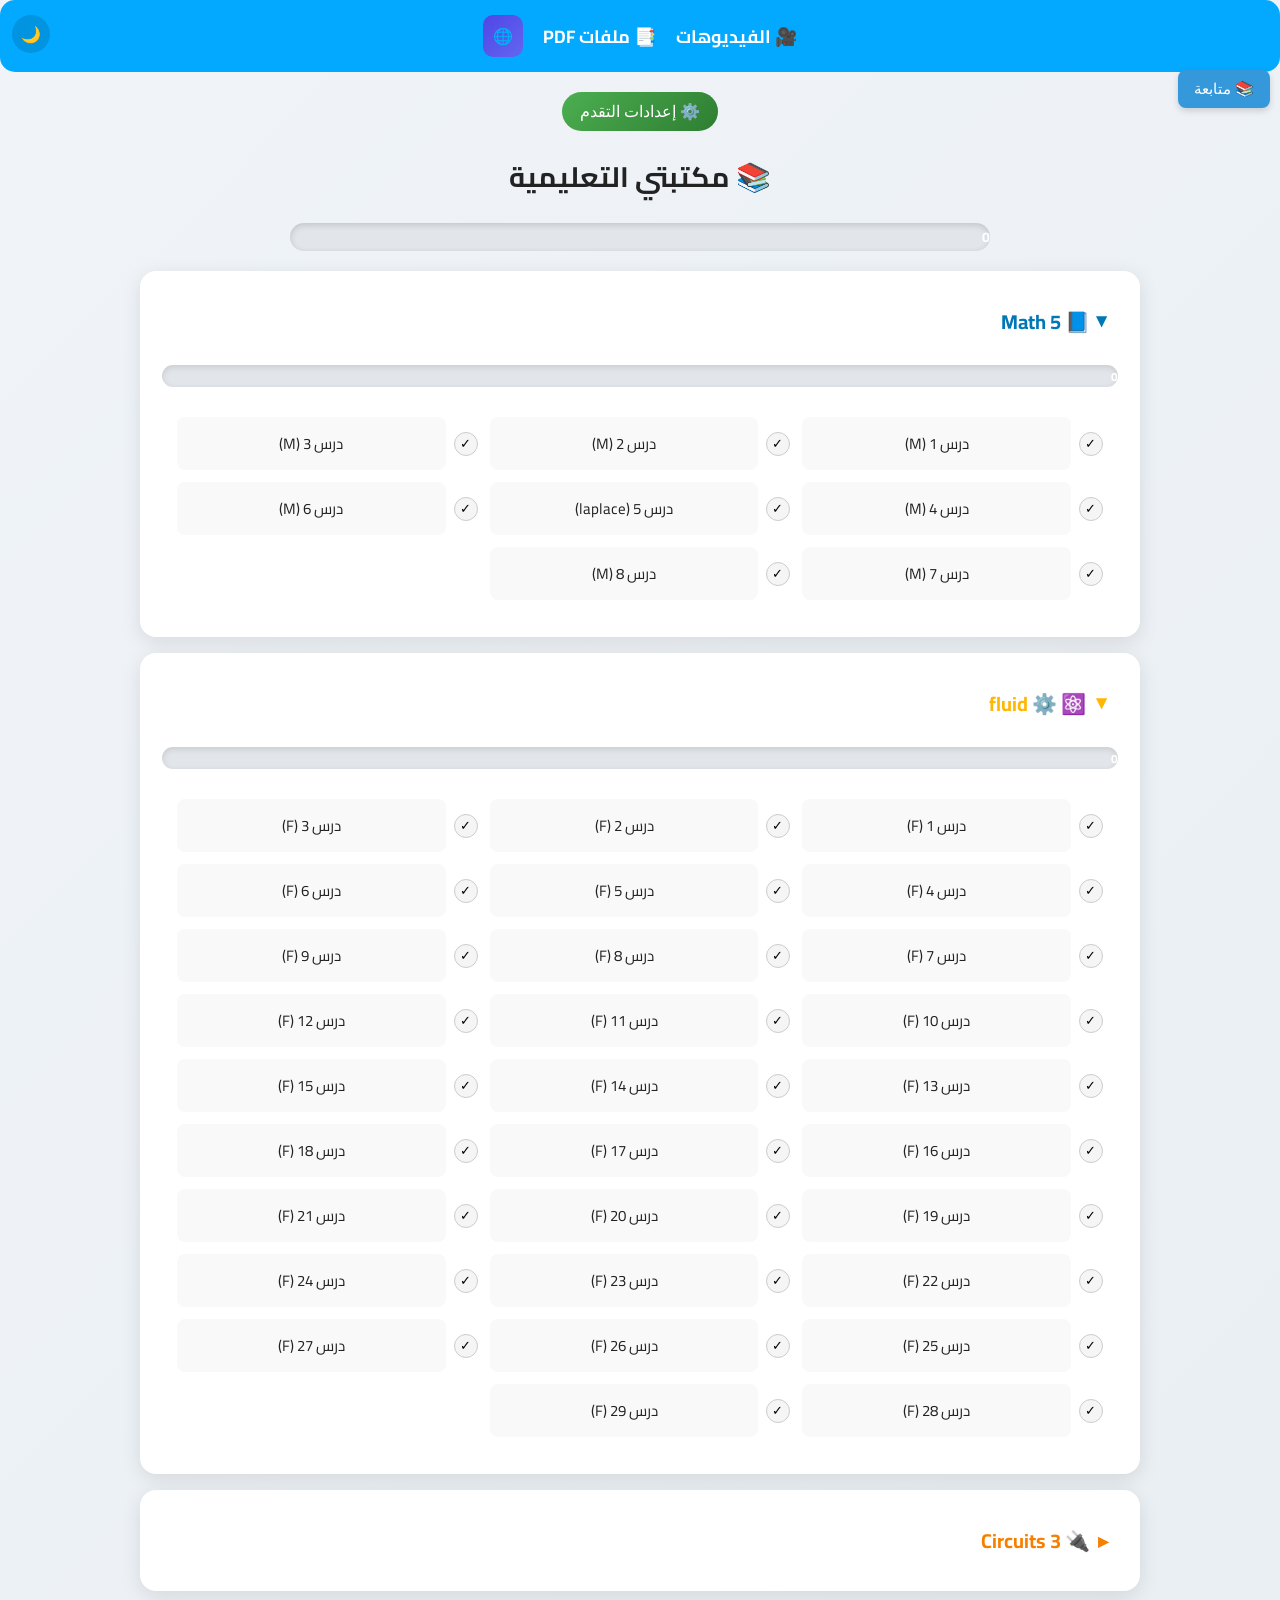
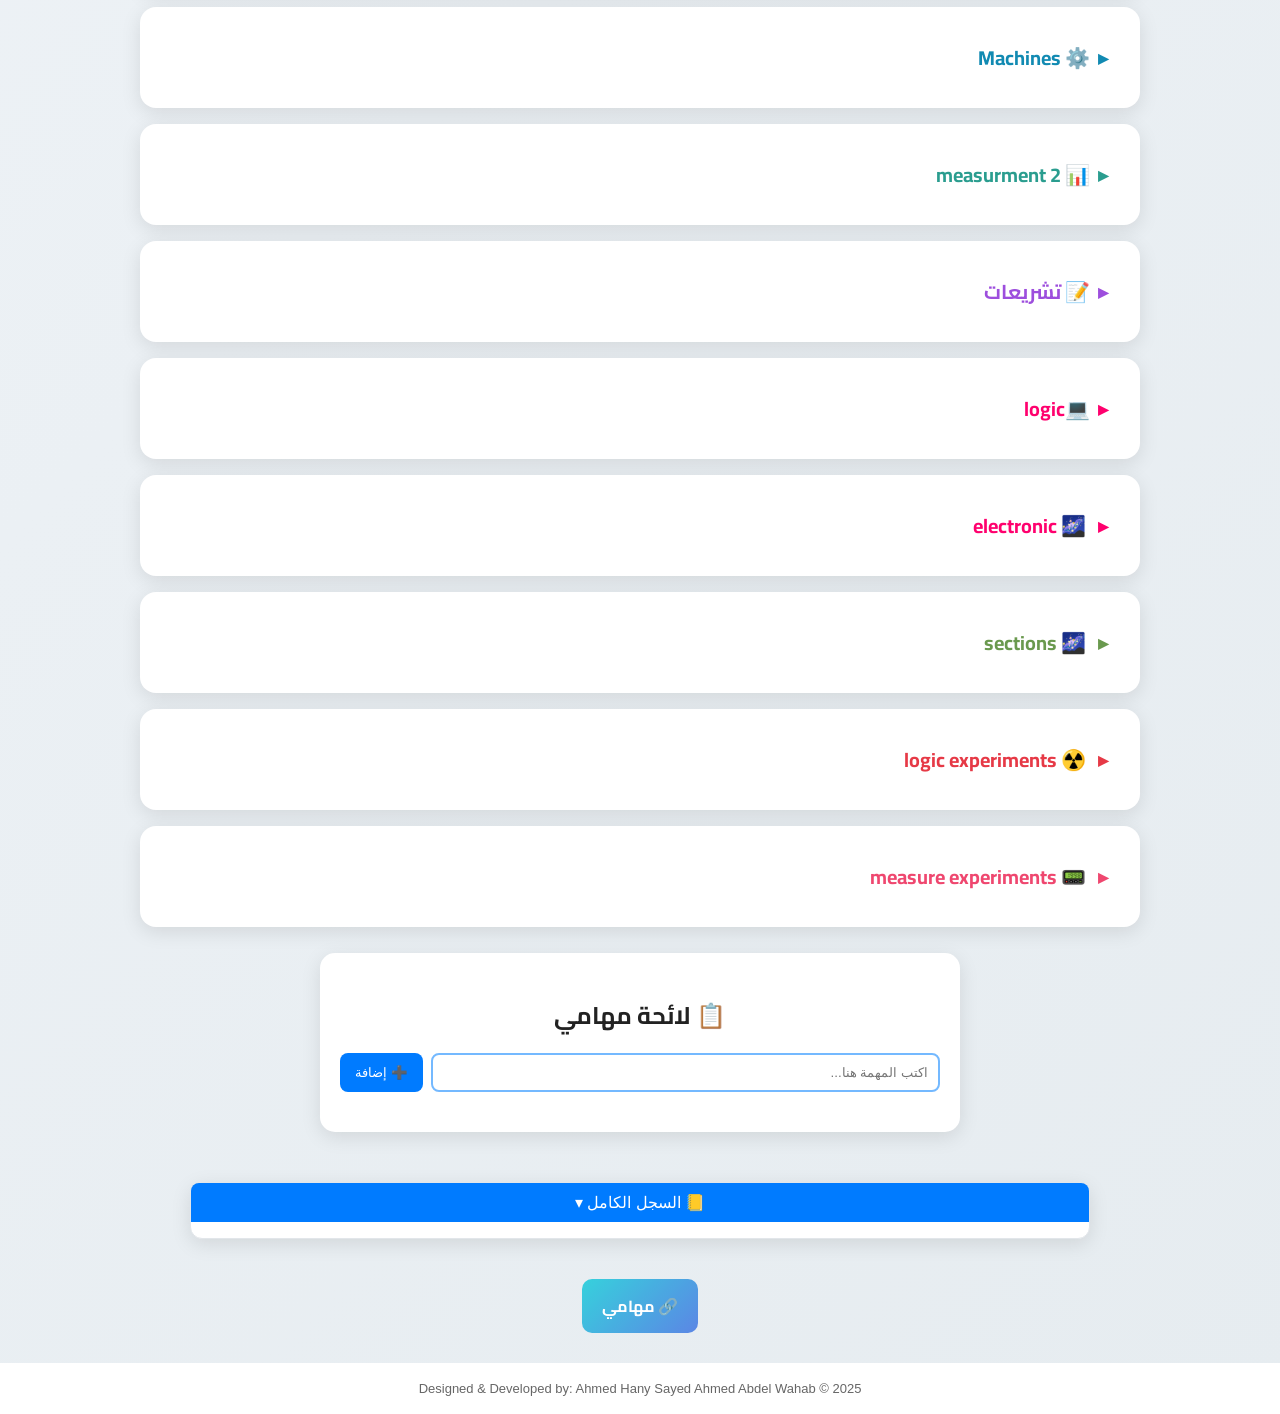
==== commit 8f3e2aa3: "Update home.html" ====
--- a/home.html
+++ b/home.html
@@ -126,7 +126,7 @@
   
  <!-- Machines -->
 <details class="subject modern-physics">
-   <summary>🌌⚙️ Machines</summary>
+   <summary>⚙️ Machines</summary>
    <ul>
       <li><a href="https://www.youtube.com/watch?v=0Bh_1X4kX_g&list=PLyO98vlXWz8sZGdwhMELV1Vwhq5wKbm0i">درس 1</a></li>
       <li><a href="https://youtu.be/-sQ7XeQJmAY?si=cj6xpk_2Ieywtg6o">درس 2</a></li>
@@ -186,17 +186,32 @@
     </ul>
 
     </details>
-    <!--<details>
-       <summary>M.maher</summary>
+  
+   <details class="subject dynamics">
+       <summary> 🌌 electronic</summary>
             <ul>
-      <li><a href="https://www.youtube.com/watch?v=GCvnl01BbP4&list=PLm877Wx3hfJ26h1I9bJdNnH3nPqrvDb-N&index=2&pp=iAQB">درس 1 (f.m) </a></li>
-      <li><a href="https://www.youtube.com/watch?v=KIZP9Z_0t0Q&list=PLm877Wx3hfJ26h1I9bJdNnH3nPqrvDb-N&index=3&t=2s&pp=iAQB">درس 2 (f.m)</a></li>
-      <li><a href="https://youtu.be/dq2HFBlmd0c?si=nWltG2b_kKc7F-ZI">درس 3 (f.m)</a></li>
-      <li><a href="https://youtu.be/zYmFkDp8ns8?si=kaNafImGDcYhb9_Q">درس 4 (f.m)</a></li>
-      <li><a href="https://www.youtube.com/watch?v=wRMP3sJF0rE&list=PLm877Wx3hfJ26h1I9bJdNnH3nPqrvDb-N&index=6&t=225s&pp=iAQB">درس 5 (f.m)</a></li>
-      <li><a href="https://youtu.be/kX5Xzc3H9j4?si=WcVEihwpMO15Pjxx">درس 6 (f.m)</a></li>
-      <li><a href="https://www.youtube.com/watch?v=KJMgQ5dEgEc&list=PLm877Wx3hfJ26h1I9bJdNnH3nPqrvDb-N&index=8&pp=iAQB">درس 7 (f.m)</a></li>
-      <li><a href="https://youtu.be/aVMtQFdLpOc?si=hSaFU21CZNuigqgk">درس 8 (f.m)</a></li>
+<li><a href="https://youtu.be/ZgU1v9kX9LM">درس 1 (M)</a></li>
+<li><a href="https://youtu.be/wrhk-lfpces">درس 2 (M)</a></li>
+<li><a href="https://youtu.be/nZi6LT-6WH4">درس 3 (M)</a></li>
+<li><a href="https://youtu.be/Ybi_4yH4S_k">درس 4 (M)</a></li>
+<li><a href="https://youtu.be/6FsQd7GjRRQ">درس 5 (M)</a></li>
+<li><a href="https://youtu.be/lfZNh_8NRzM">درس 6 (M)</a></li>
+<li><a href="https://youtu.be/-bM2ZK1ydhM">درس 7 (M)</a></li>
+<li><a href="https://youtu.be/yjEIF_B7kpg">درس 8 (M)</a></li>
+<li><a href="https://youtu.be/Q5EtO-qk3Cs">درس 9 (M)</a></li>
+<li><a href="https://youtu.be/bpQIJM55M-Q">درس 10 (M)</a></li>
+<li><a href="https://youtu.be/aQTBMzMwKUw">درس 11 (M)</a></li>
+<li><a href="https://youtu.be/tTLqpRcKivU">درس 12 (M)</a></li>
+<li><a href="https://youtu.be/wqAgVMhkmcU">درس 13 (M)</a></li>
+<li><a href="https://youtu.be/tUlVzWrPQZg">درس 14 (M)</a></li>
+<li><a href="https://youtu.be/ZYjswtS1tyo">درس 15 (M)</a></li>
+<li><a href="https://youtu.be/fEJGiaPE_DM">درس 16 (M)</a></li>
+<li><a href="https://youtu.be/vncXNeuOMQU">درس 17 (M)</a></li>
+<li><a href="https://youtu.be/RDJGFoplfdw">درس 18 (M)</a></li>
+<li><a href="https://youtu.be/N4yuCu_jAnM">درس 19 (M)</a></li>
+<li><a href="https://youtu.be/lwJiQaZ10LE">درس 20 (M)</a></li>
+<li><a href="https://youtu.be/wrhk-lfpces">درس 21 (M)</a></li>
+<li><a href="https://youtu.be/L7S_teudbDg">درس 22 (M)</a></li>
     </ul>
     </details>
   </details>
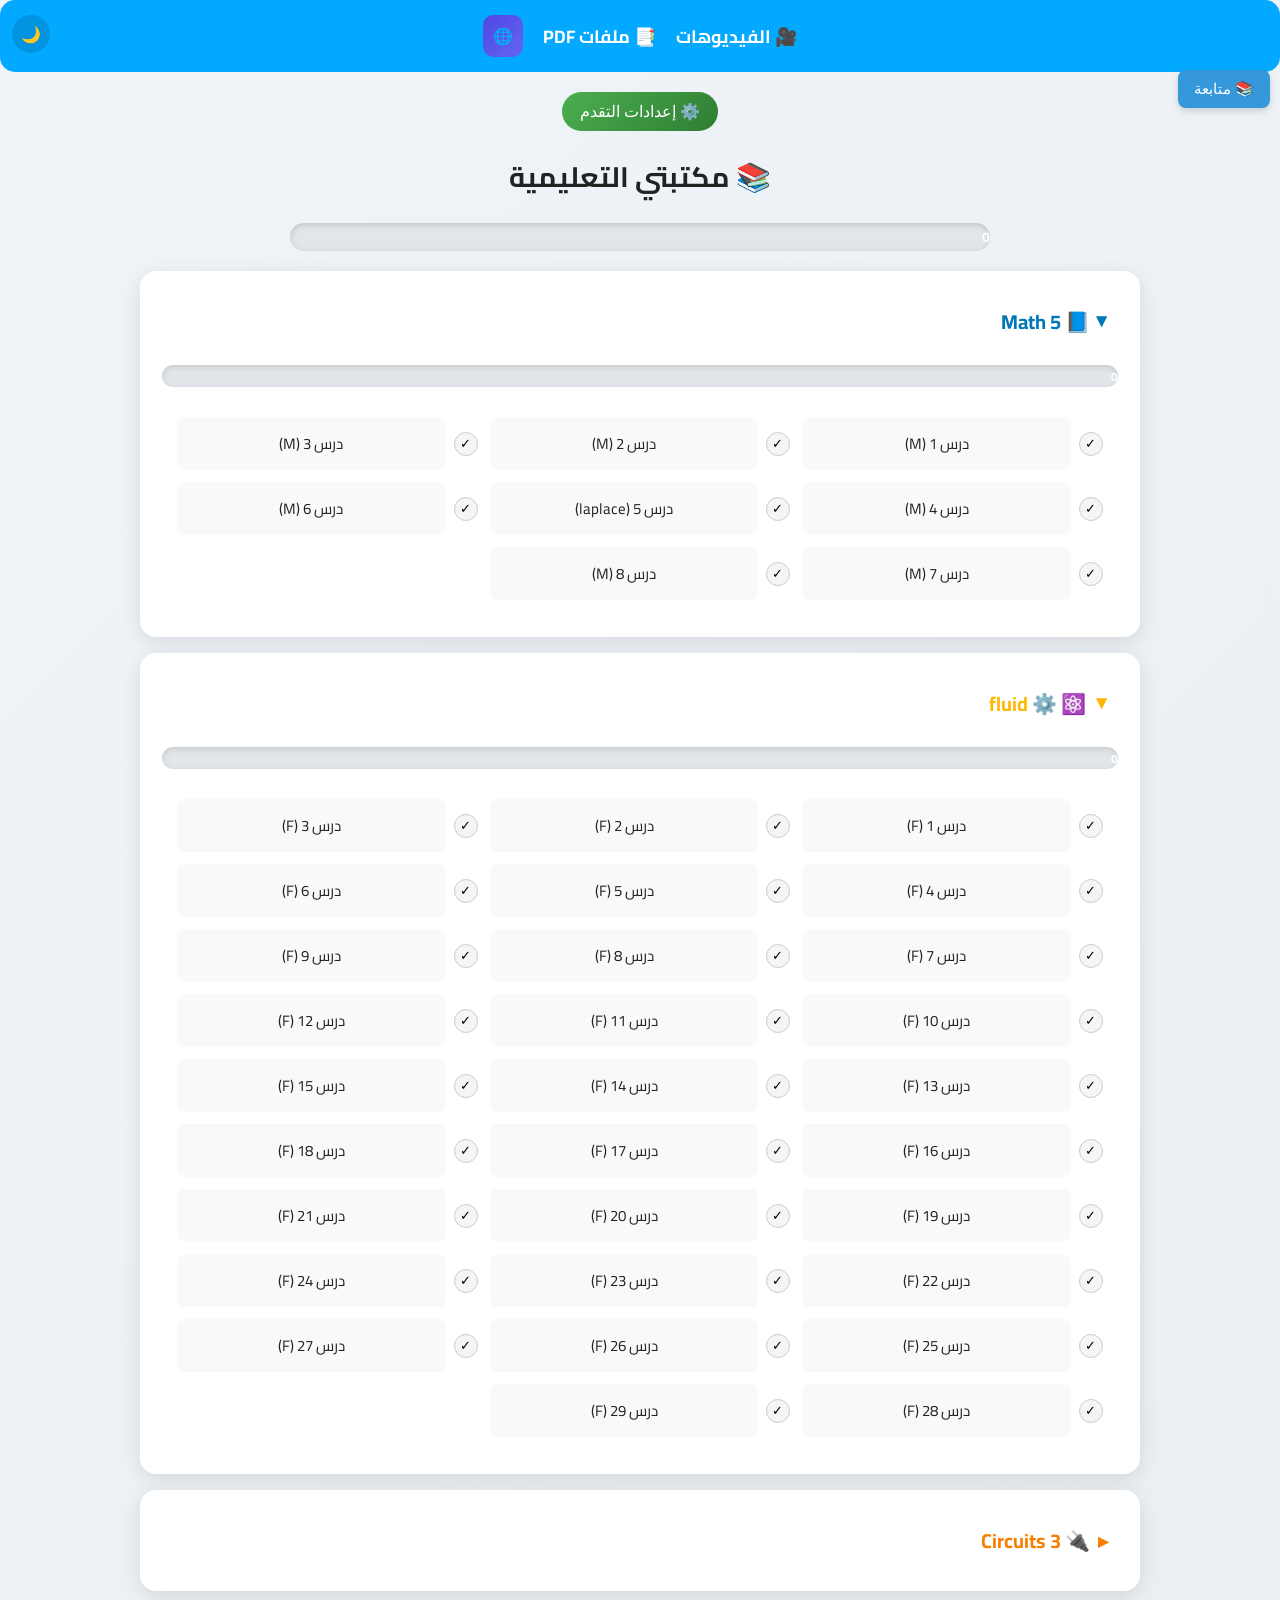
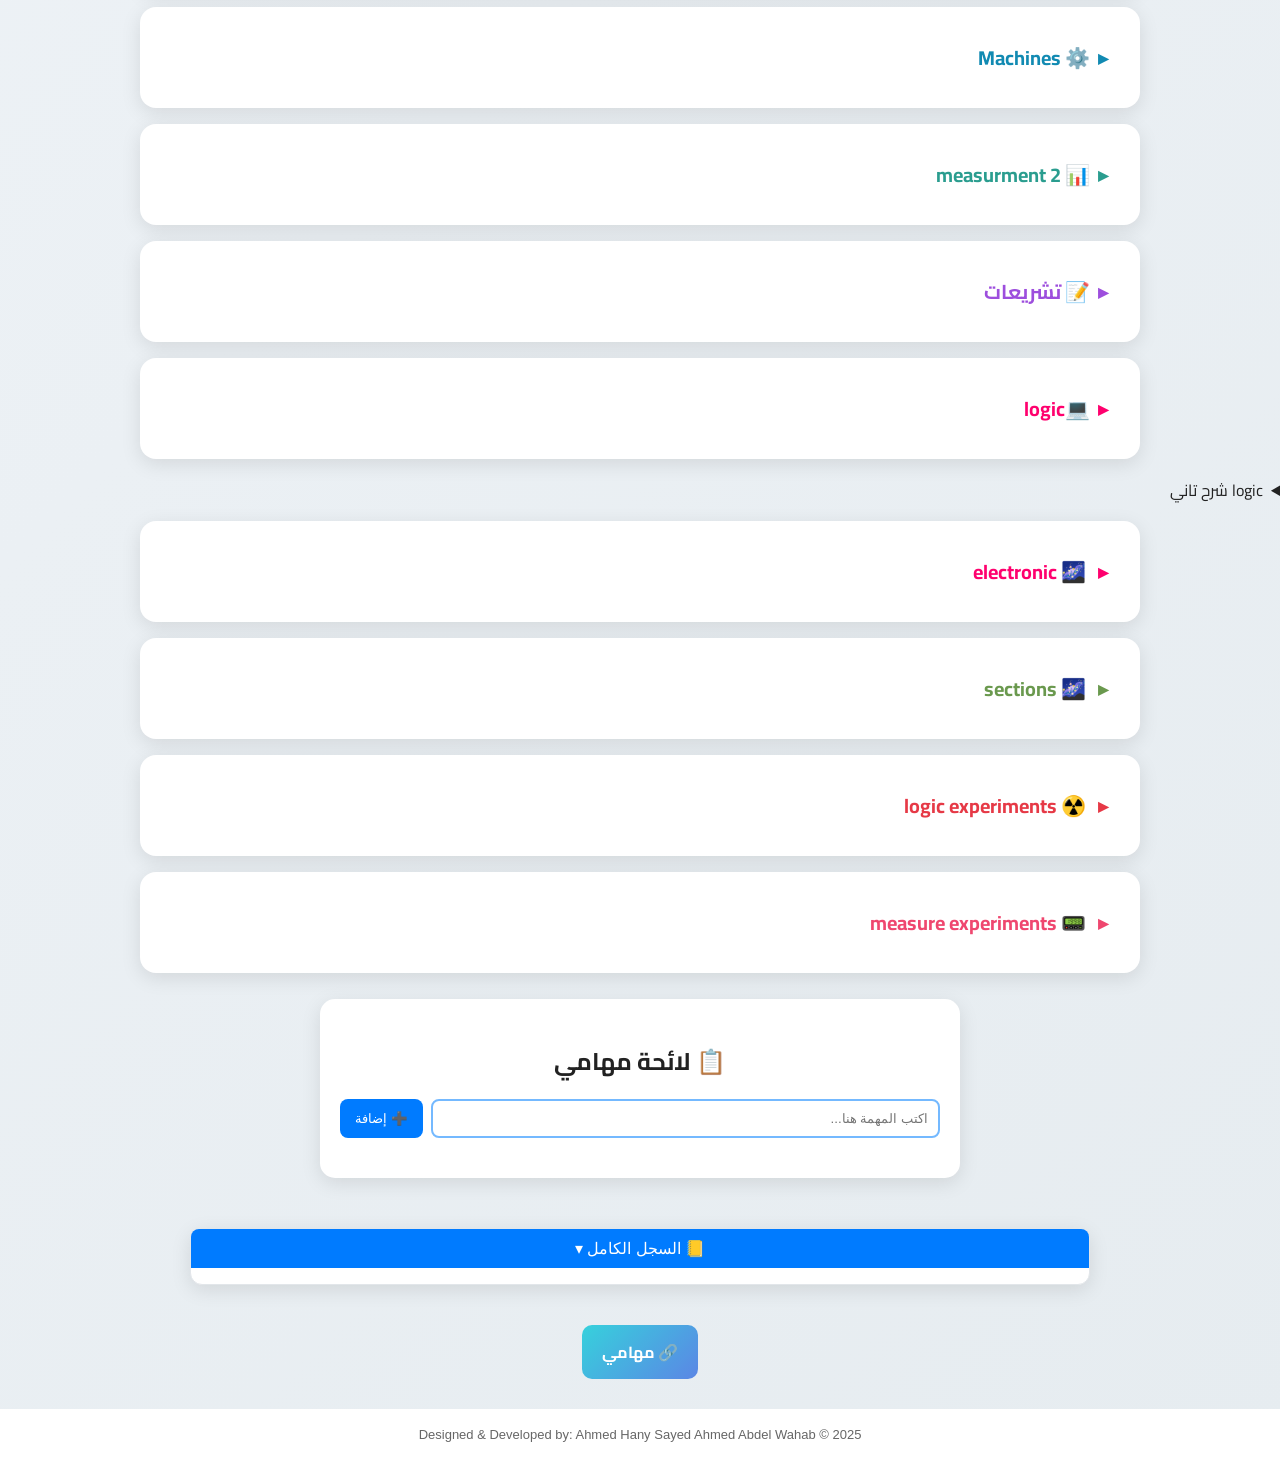
==== commit 4ea7ee38: "Update home.html" ====
--- a/home.html
+++ b/home.html
@@ -179,13 +179,63 @@
  <details class="subject dynamics">
     <summary>💻logic</summary>
     <ul> 
-      <li><a href="https://youtu.be/oNc_GEzV7hc">درس 1 (f.b)</a></li>
-      <li><a href="https://youtu.be/Dyl-s_7Zrbc">درس 2 (f.b)</a></li>
-      <li><a href="https://youtu.be/UtO9s_Pqn90">درس 3 (f.b)</a></li>
-  
-    </ul>
-
-    </details>
+<li><a href="https://youtu.be/fdR6UIuLbpo">درس 1 (M)</a></li>
+<li><a href="https://youtu.be/loKlJXkAPI4">درس 2 (M)</a></li>
+<li><a href="https://youtu.be/-9xcN-QbX-M">درس 3 (M)</a></li>
+<li><a href="https://youtu.be/0_2hLk91NtA">درس 4 (M)</a></li>
+<li><a href="https://youtu.be/e8oKBm8tsP8">درس 5 (M)</a></li>
+<li><a href="https://youtu.be/Uqo11tLlkDE">درس 6 (M)</a></li>
+<li><a href="https://youtu.be/IoK0onS0Ftw">درس 7 (M)</a></li>
+    </ul>
+
+    </details>
+
+  <details>
+       <summary>logic شرح تاني</summary>
+            <ul>      
+              
+<li><a href="https://youtu.be/8u_doj8CO1E">درس 1 (M)</a></li>
+<li><a href="https://youtu.be/Jp7Y5hxMDpg">درس 2 (M)</a></li>
+<li><a href="https://youtu.be/ShbCYuomKzc">درس 3 (M)</a></li>
+<li><a href="https://youtu.be/mayNND1WZkE">درس 4 (M)</a></li>
+<li><a href="https://youtu.be/7S3VPc3t2H0">درس 5 (M)</a></li>
+<li><a href="https://youtu.be/E5C1EYmVsI4">درس 6 (M)</a></li>
+<li><a href="https://youtu.be/sDj2mWKBXAA">درس 7 (M)</a></li>
+<li><a href="https://youtu.be/3KOTPBrvrNg">درس 8 (M)</a></li>
+<li><a href="https://youtu.be/nuhLZUNSdMc">درس 9 (M)</a></li>
+<li><a href="https://youtu.be/BSbvuh1jZ-U">درس 10 (M)</a></li>
+<li><a href="https://youtu.be/qP2aNqdaZOk">درس 11 (M)</a></li>
+<li><a href="https://youtu.be/Ujrlbd3UGpw">درس 12 (M)</a></li>
+<li><a href="https://youtu.be/mjc3c7GIx6w">درس 13 (M)</a></li>
+<li><a href="https://youtu.be/fBF2JidR1nM">درس 14 (M)</a></li>
+<li><a href="https://youtu.be/otVXerwIgAE">درس 15 (M)</a></li>
+<li><a href="https://youtu.be/rk839Hl_0Nw">درس 16 (M)</a></li>
+<li><a href="https://youtu.be/yO9h0Po1WWs">درس 17 (M)</a></li>
+<li><a href="https://youtu.be/5K_yht0v000">درس 18 (M)</a></li>
+<li><a href="https://youtu.be/HtLOn6DDaCY">درس 19 (M)</a></li>
+<li><a href="https://youtu.be/-T-Y-J0UfZ0">درس 20 (M)</a></li>
+<li><a href="https://youtu.be/4VQ0YJoz8I4">درس 21 (M)</a></li>
+<li><a href="https://youtu.be/EsbGAoHkZgk">درس 22 (M)</a></li>
+<li><a href="https://youtu.be/GhvVX8I_PMU">درس 23 (M)</a></li>
+<li><a href="https://youtu.be/rlYSOv7C7JM">درس 24 (M)</a></li>
+<li><a href="https://youtu.be/NVxWCGxWFvk">درس 25 (M)</a></li>
+<li><a href="https://youtu.be/cuKrTUcWQlk">درس 26 (M)</a></li>
+<li><a href="https://youtu.be/5ulpZG9XBYA">درس 27 (M)</a></li>
+<li><a href="https://youtu.be/hp3FXKi4UG0">درس 28 (M)</a></li>
+<li><a href="https://youtu.be/8QoimkbUiBQ">درس 29 (M)</a></li>
+<li><a href="https://youtu.be/Z2lmkZ6boYw">درس 30 (M)</a></li>
+<li><a href="https://youtu.be/Z6qeyDoAx6E">درس 31 (M)</a></li>
+<li><a href="https://youtu.be/gtjXMkoHsCA">درس 32 (M)</a></li>
+<li><a href="https://youtu.be/39K6P8eKWno">درس 33 (M)</a></li>
+<li><a href="https://youtu.be/98XU2sEHxjE">درس 34 (M)</a></li>
+<li><a href="https://youtu.be/r1NaknNGTCc">درس 35 (M)</a></li>
+<li><a href="https://youtu.be/xlBt-giNGbw">درس 36 (M)</a></li>
+    </ul>
+    </details>
+
+
+
+  
   
    <details class="subject dynamics">
        <summary> 🌌 electronic</summary>
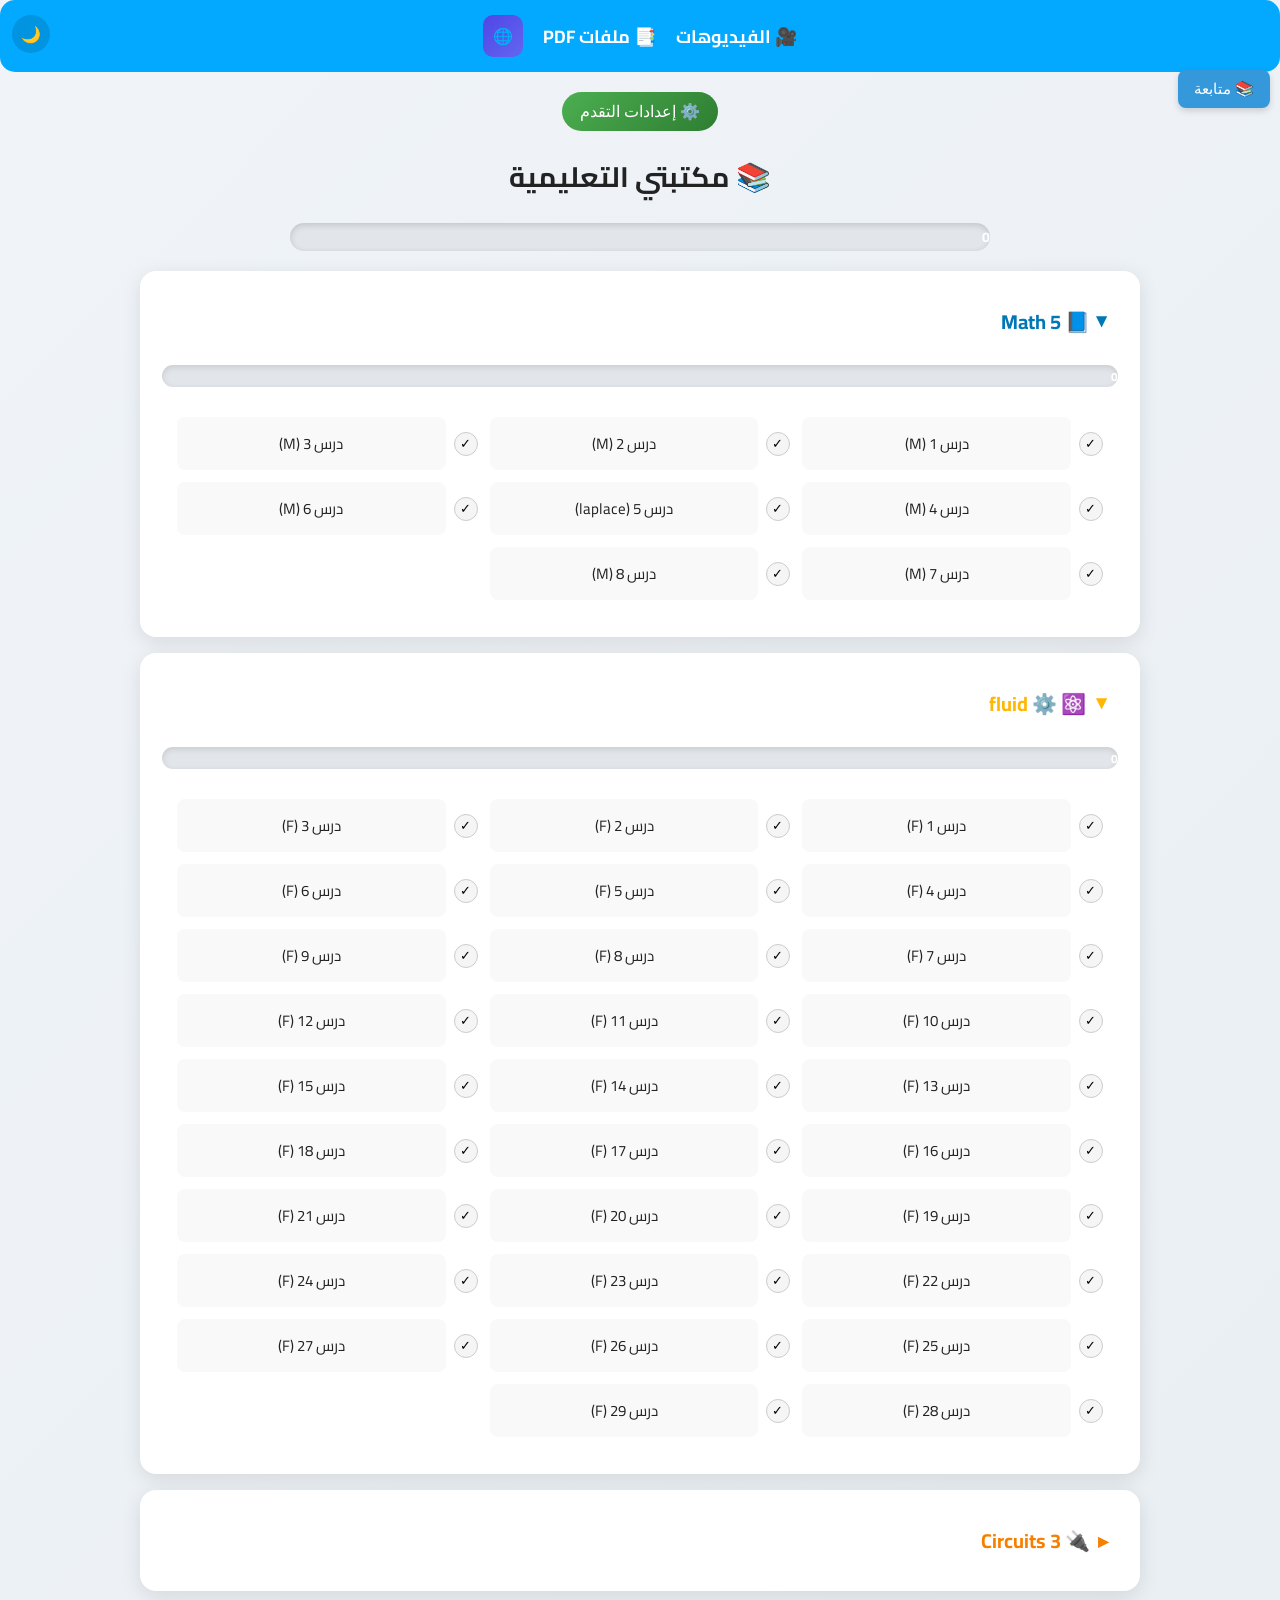
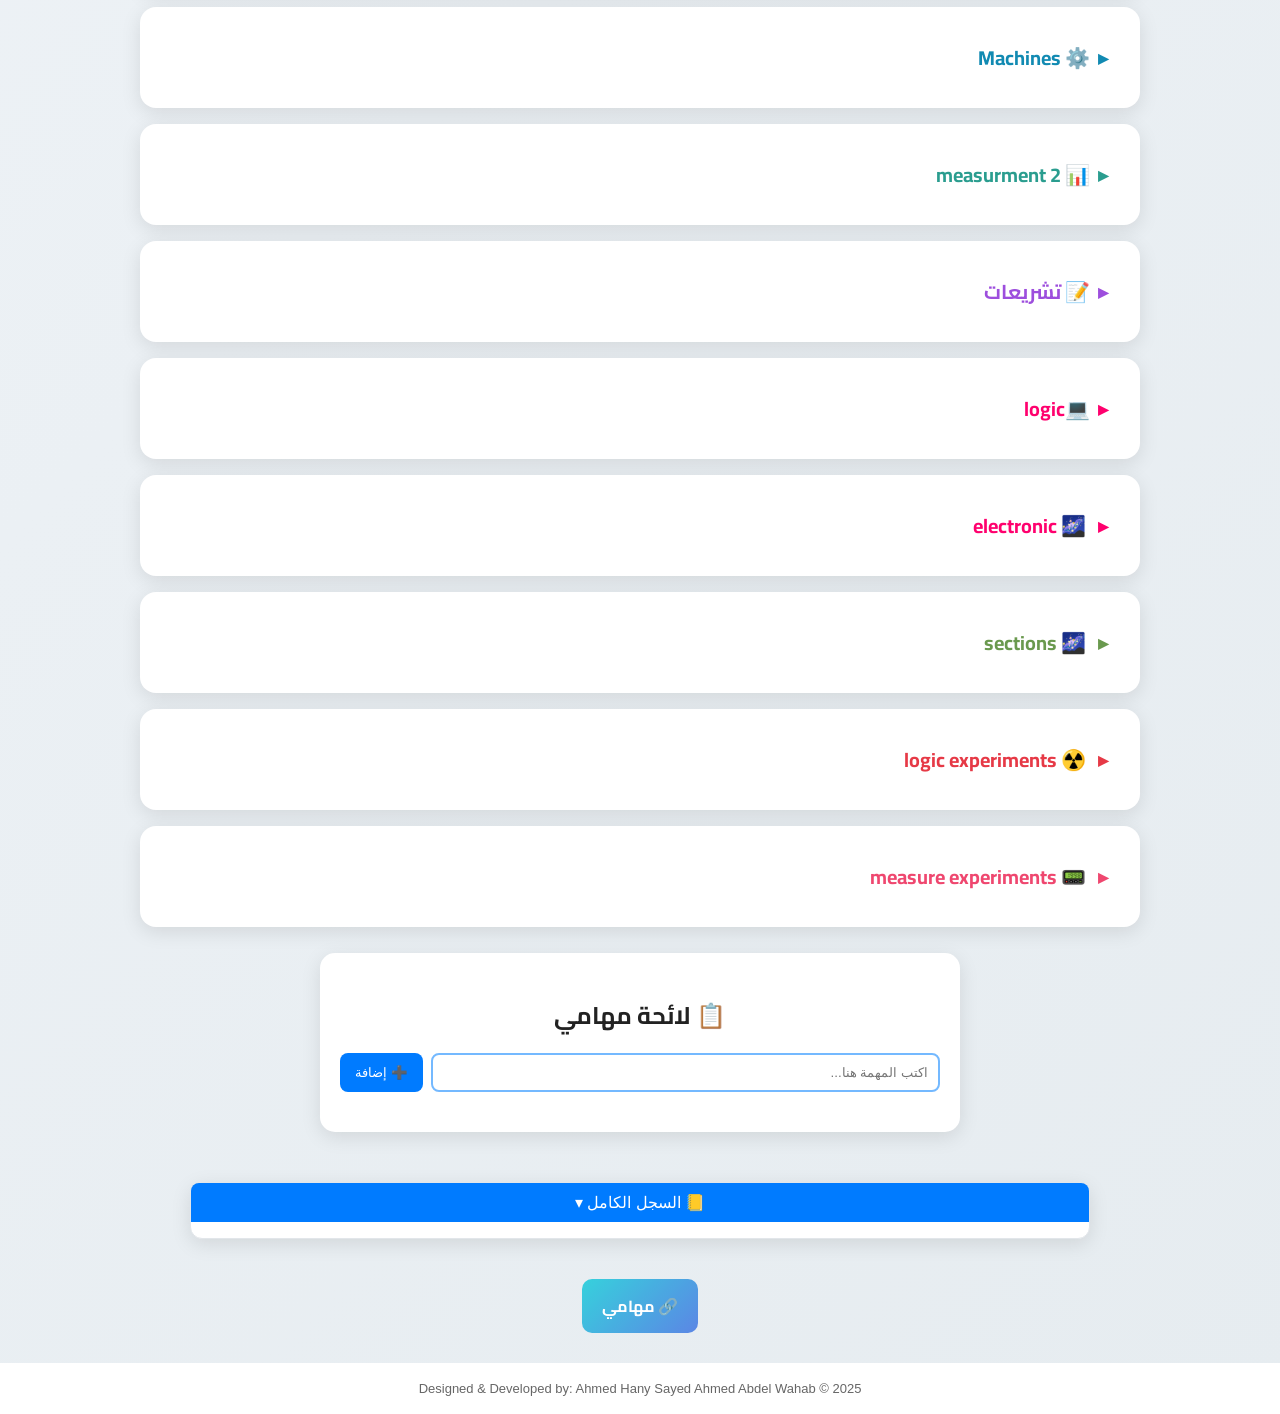
==== commit ef8817e8: "Add nested details section for logic explanation" ====
--- a/home.html
+++ b/home.html
@@ -178,6 +178,9 @@
   
  <details class="subject dynamics">
     <summary>💻logic</summary>
+   
+    <details>
+       <summary>logic شرح اول</summary>
     <ul> 
 <li><a href="https://youtu.be/fdR6UIuLbpo">درس 1 (M)</a></li>
 <li><a href="https://youtu.be/loKlJXkAPI4">درس 2 (M)</a></li>
@@ -233,6 +236,7 @@
     </ul>
     </details>
 
+    </details>
 
 
   
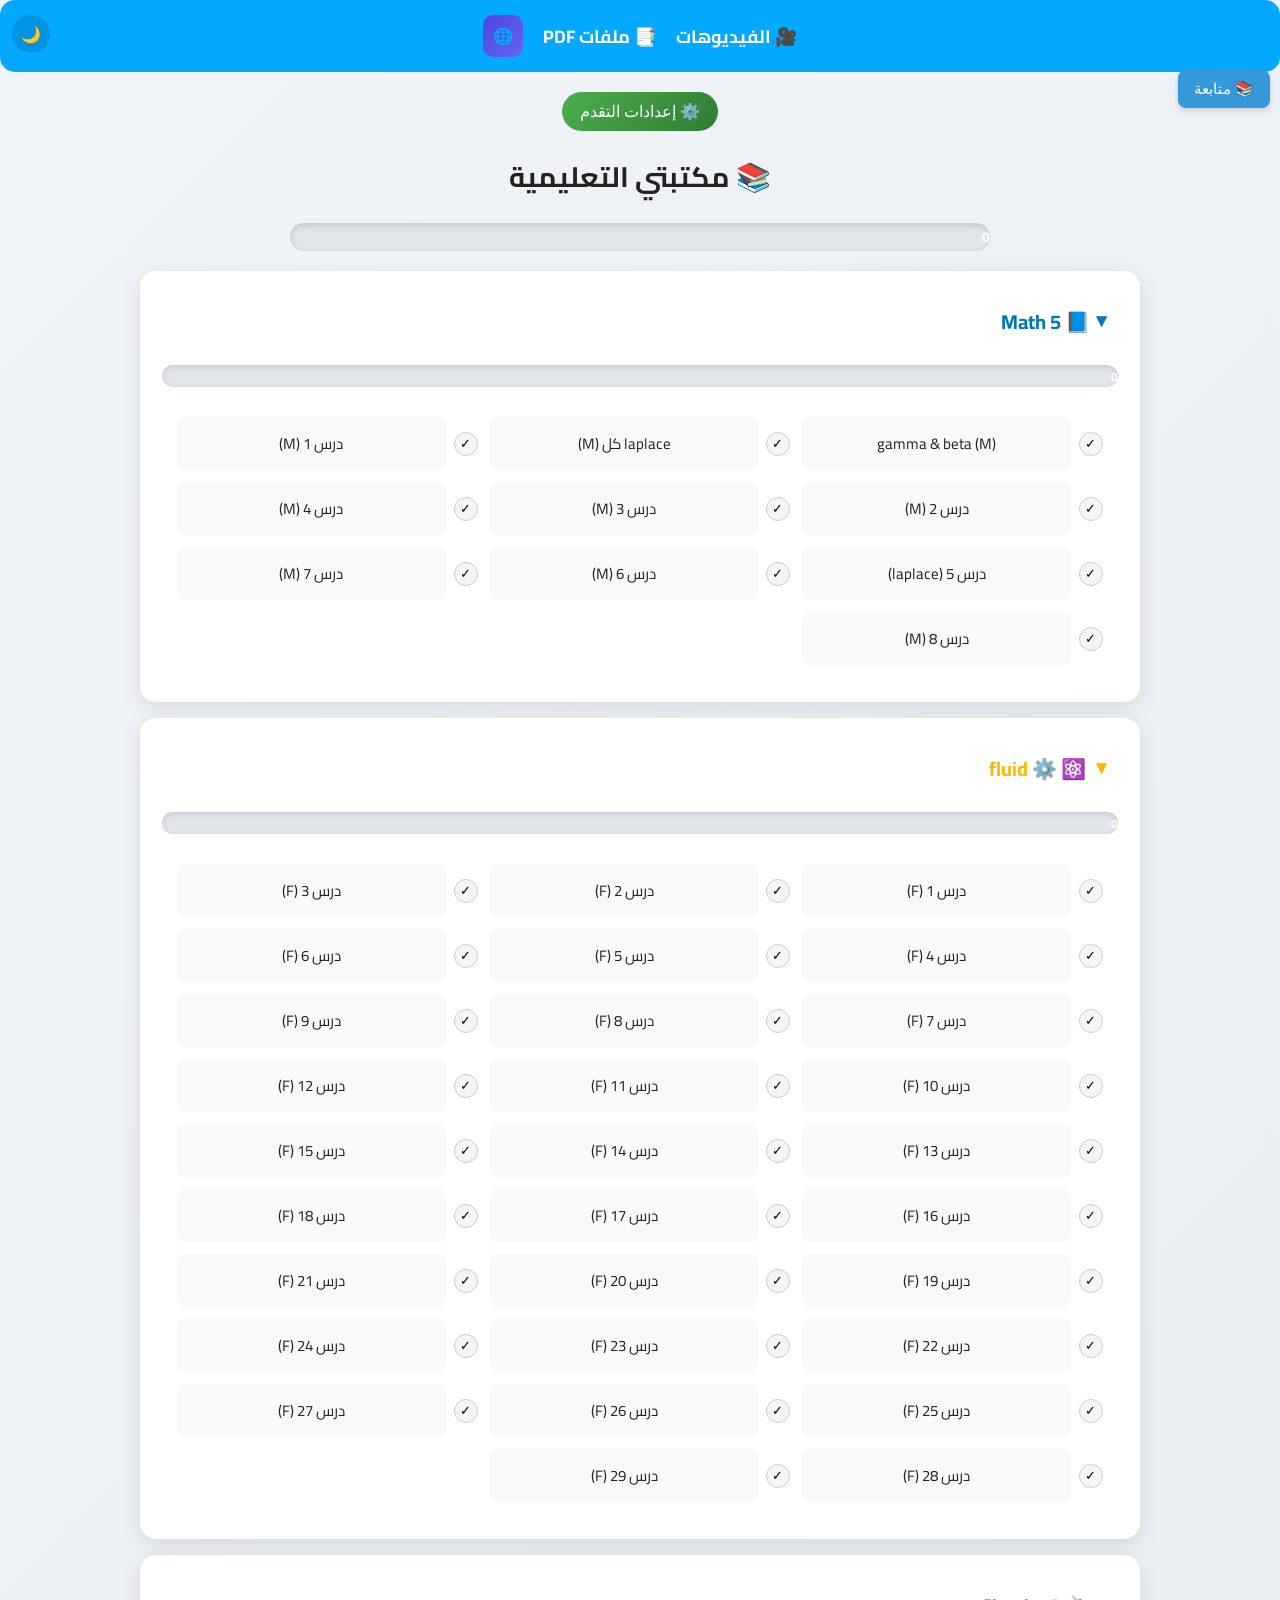
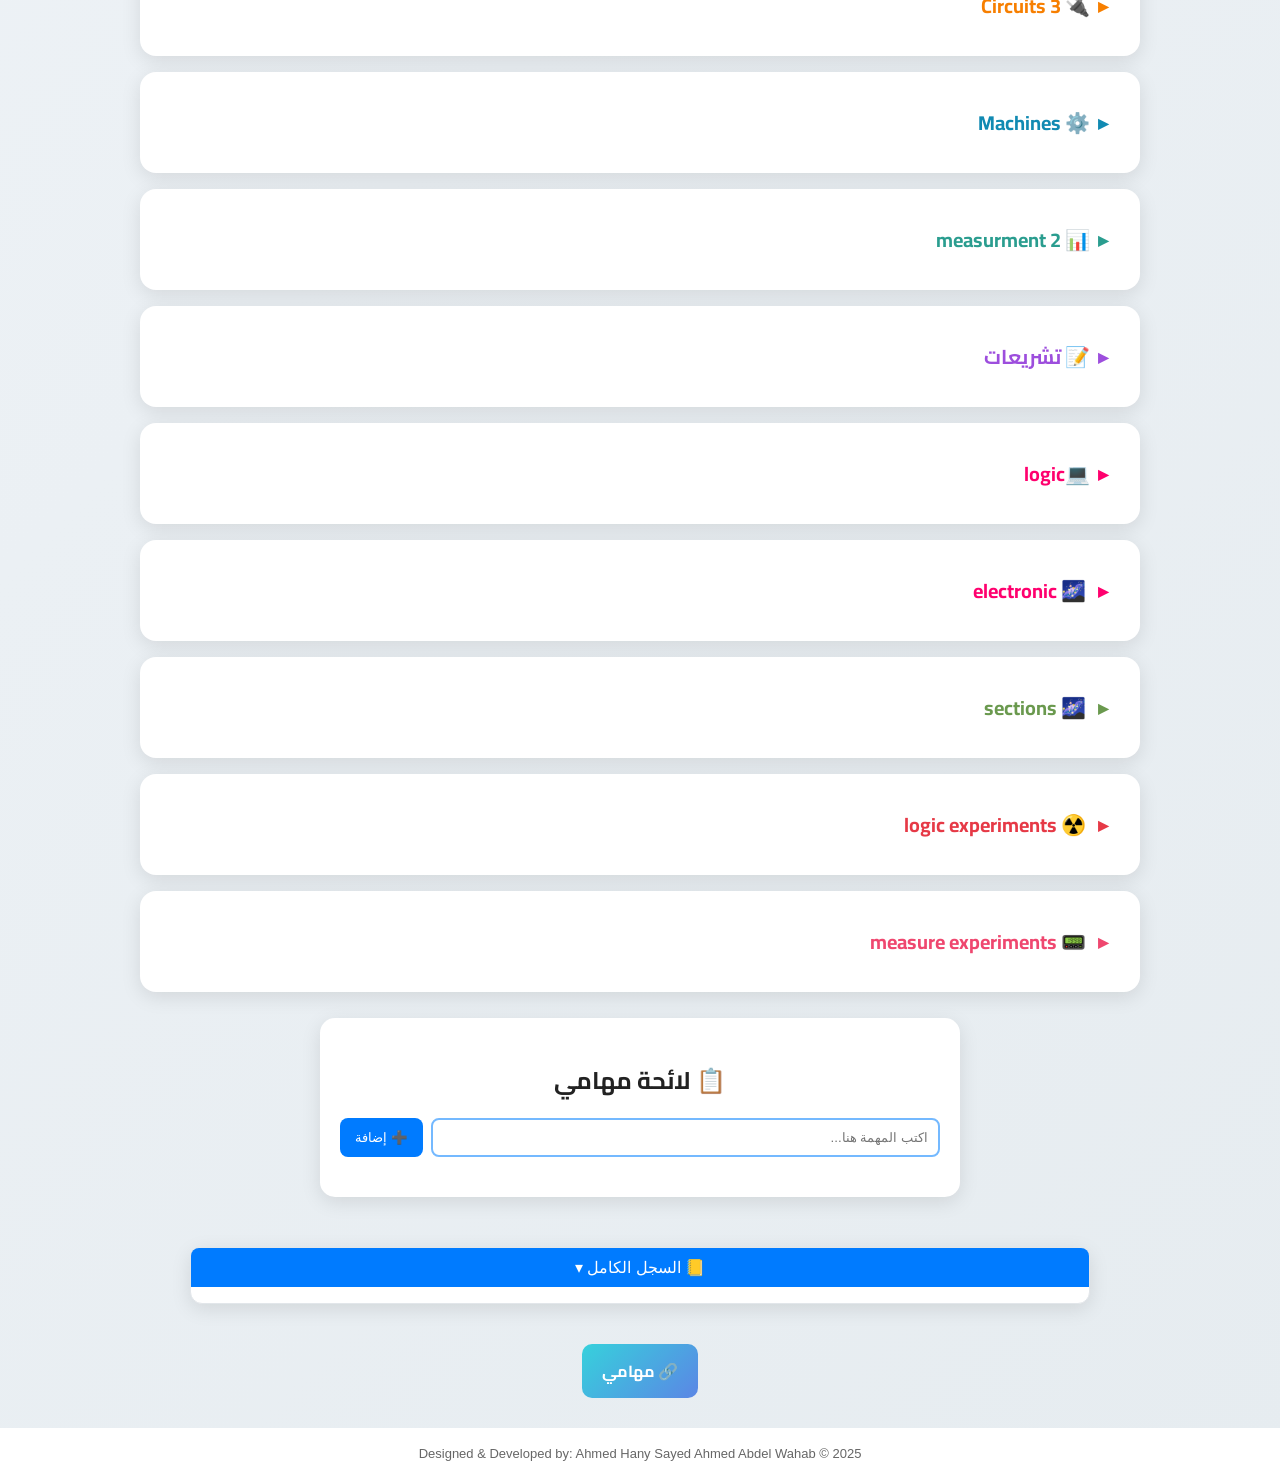
==== commit ca814012: "Update video links in home.html Added multiple new video links for Math and Circuits sections." ====
--- a/home.html
+++ b/home.html
@@ -54,6 +54,10 @@
   <details class="subject math" open>
     <summary>📘 Math 5</summary>
     <ul>
+     <li><a href="https://www.youtube.com/watch?v=ChVM8FwlfCc">gamma & beta (M)</a></li>
+      <li><a href="https://youtu.be/yvgUAsbB16E?si=u5uakxuwyM81OxyR">laplace كل (M)</a></li>
+
+      
       <li><a href="https://www.youtube.com/watch?v=x6lLrBC1ZNQ&list=PLm877Wx3hfJ3YI9MCE1e2wbQPt_GNoZA4&index=2">درس 1 (M)</a></li>
       <li><a href="https://www.youtube.com/watch?v=QlxfZEe6Tew&list=PLm877Wx3hfJ3YI9MCE1e2wbQPt_GNoZA4&index=4">درس 2 (M)</a></li>
       <li><a href="https://www.youtube.com/watch?v=LSP1F0MZRgI">درس 3 (M)</a></li>
@@ -63,9 +67,8 @@
       <li><a href="https://www.youtube.com/watch?v=une38aY5SdA">درس 6 (M)</a></li>
       <li><a href="https://www.youtube.com/watch?v=VEYPPBqQnwc">درس 7 (M)</a></li>
       <li><a href="https://www.youtube.com/watch?v=3NlvKbSaLjc&t=1s">درس 8 (M)</a></li>
-      
      
-     
+
     </ul>
   </details>
 
@@ -115,10 +118,29 @@
     <summary>🔌 Circuits 3</summary>
     <ul> 
     
-      <li><a href="https://www.youtube.com/watch?v=WZoA4XOU4sI&list=PLyO98vlXWz8tAbynbZEGcdeys8Uk5eroq&index=1&pp=iAQB">درس 1 (C.A)</a></li>
-      <li><a href="https://www.youtube.com/watch?v=8sYwXvD6X4w&list=PLyO98vlXWz8tAbynbZEGcdeys8Uk5eroq&index=2&pp=iAQB">درس 2 (C.A)</a></li>
-      <li><a href="https://www.youtube.com/watch?v=ypK8IZYqj90&list=PLyO98vlXWz8tAbynbZEGcdeys8Uk5eroq&index=3&pp=iAQB">درس 3 (C.A)</a></li>
-  
+<li><a href="https://youtu.be/AnHHtetNidw">درس 1 (M)</a></li>
+<li><a href="https://youtu.be/rjNaEsT9k3U">درس 2 (M)</a></li>
+<li><a href="https://youtu.be/sG8ItyLILFk">درس 3 (M)</a></li>
+<li><a href="https://youtu.be/3aGwKOzulrw">درس 4 (M)</a></li>
+<li><a href="https://youtu.be/hmEavmuma-Q">درس 5 (M)</a></li>
+<li><a href="https://youtu.be/Yr3u6YM0lGI">درس 6 (M)</a></li>
+<li><a href="https://youtu.be/qiHUORyLD4A">درس 7 (M)</a></li>
+<li><a href="https://youtu.be/xwWSiK4KmFc">درس 8 (M)</a></li>
+<li><a href="https://youtu.be/FaFOBElQ0_c">درس 9 (M)</a></li>
+<li><a href="https://youtu.be/luHIaa4xLhM">درس 10 (M)</a></li>
+<li><a href="https://youtu.be/abNImyJ1cU0">درس 11 (M)</a></li>
+<li><a href="https://youtu.be/Cq7JO0Sunjg">درس 12 (M)</a></li>
+<li><a href="https://youtu.be/h7SEU6UBEwk">درس 13 (M)</a></li>
+<li><a href="https://youtu.be/e3tLoxqZisM">درس 14 (M)</a></li>
+<li><a href="https://youtu.be/6ZkfQ_XenWE">درس 15 (M)</a></li>
+<li><a href="https://youtu.be/dsP7RkpN7Qs">درس 16 (M)</a></li>
+<li><a href="https://youtu.be/q1vMNYHgIdE">درس 17 (M)</a></li>
+<li><a href="https://youtu.be/b36XFquDkAA">درس 18 (M)</a></li>
+<li><a href="https://youtu.be/y0twNkEzihY">درس 19 (M)</a></li>
+<li><a href="https://youtu.be/xv3GSfPkGLU">درس 20 (M)</a></li>
+<li><a href="https://youtu.be/1uhyn1aN0G0">درس 21 (M)</a></li>
+<li><a href="https://youtu.be/ohpTHNrodrU">درس 22 (M)</a></li>
+<li><a href="https://youtu.be/e3tLoxqZisM">درس 23 (M)</a></li>
     </ul>
 
     </details>
@@ -323,10 +345,6 @@
        <summary>measurment 2</summary>
             <ul>      
             
-            <li><a href="https://drive.google.com/file/d/13E3gi8b7-d1xdCR0BK_gdfyao8f5nW2b/view?usp=drive_link">درس 1 (ph.s)</a></li>
-            <li><a href="https://drive.google.com/file/d/1p4Hn5dZKaDJSoP5Wx4Tqu8PVFmOFIJq8/view?usp=drive_link">درس 2 (ph.s)</a></li>
-            <li><a href="https://drive.google.com/file/d/1mSY4BDqf6wvqtjLbVF5Vt5Qzlu-ONjyM/view?usp=drive_link">درس 3 (ph.s)</a></li>
-            <li><a href="https://drive.google.com/file/d/1OX6D2lttamGK6LiqPwcZn3R8pYi9_Fsz/view?usp=drive_link">درس 4 (ph.s)</a></li>
             
     </ul>
     </details>
@@ -337,9 +355,6 @@
       <summary> cercuit 3</summary>
     <ul> 
     
-      <li><a href="https://drive.google.com/file/d/1o3ZpfFuXErCUcpTF_yjZ1DqXLrP0j4e1/view?usp=drive_link">درس 1 (C.s)</a></li>
-      <li><a href="https://drive.google.com/file/d/1Lco7f-Fex19d02o1cjCgrRExWSDVXkIK/view?usp=drive_link">درس 2 (C.s)</a></li>
-      <li><a href="https://drive.google.com/file/d/1AEbY9XQcfEk1jx2fc4nVPgJVdyj6XyOJ/view?usp=drive_link">درس 3 (C.s)</a></li>
      
     </ul>
 
@@ -349,8 +364,6 @@
        <summary>logic</summary>
             <ul>      
               
-      <li><a href="https://www.youtube.com/watch?v=UoyYzaTkarA&list=PLI3eaiLmi0bVOz7axzVMxjEIRlCwiYPLT&index=1&pp=iAQB"> SHEET 1 (co.sh)</a></li>
-      <li><a href="https://www.youtube.com/watch?v=TSliOCve1eU&list=PLI3eaiLmi0bUl6SgKpNav4VoWUuUjFPfO&index=1&pp=iAQB"> SHEET 2 (co.sh)</a></li>
      
     </ul>
     </details>
@@ -359,7 +372,6 @@
        <summary>fluid</summary>
             <ul>      
             
-     <li><a href="https://drive.google.com/file/d/1STTOatHBDDyTUyYoay9R6bosLasD1E9j/view?usp=drive_link">درس 1 (st.s)</a></li>
     
     </ul>
     </details>
@@ -380,10 +392,7 @@
     <summary> ☢️ logic experiments</summary>
      <ul>
        
-      <li><a href="https://www.youtube.com/watch?v=ZE7ChcpAJA8&list=PLsPmtBNIRdb_DHgGOX_vdAVyuI5XcONMs&index=2&t=281s&pp=iAQB">frank (E)</a></li>
-      <li><a href="https://www.youtube.com/watch?v=mCwZycly7Dc&list=PLsPmtBNIRdb_DHgGOX_vdAVyuI5XcONMs&index=3&t=16s&pp=iAQB"> absrobtion (E)</a></li>
-      <li><a href="https://www.youtube.com/watch?v=aEvO24EueWg&list=PLsPmtBNIRdb_DHgGOX_vdAVyuI5XcONMs&index=4&t=57s&pp=iAQB0gcJCdoKAYcqIYzv"> invers (E)</a></li>
-
+      
 
     </ul>
     </details>
@@ -399,15 +408,16 @@
   <details class="subject em">
     <summary> 📟 measure experiments</summary>
      <ul>
-       
-      <li><a href="https://youtu.be/AVi0BopKzs8?si=VFr3hdJcQqNSX-Qe"> Characteristics of DC Meter Movement (M.E)</a></li>
-      <li><a href="https://www.youtube.com/watch?v=uDattK8f2rU&list=PLSY_HiUC8sfBj4Ug9i7QJ6sfOpwx9lgj4&index=2&pp=iAQB"> currunt-meter shunt (M.E)</a></li>
-      <li><a href="https://www.youtube.com/watch?v=N6V2N-MO2hM&list=PLSY_HiUC8sfBj4Ug9i7QJ6sfOpwx9lgj4&index=3&pp=iAQB"> voltameter multiplier (M.E)</a></li>
-
-
-    </ul>
-    </details>
-
+     
+
+    </ul>
+    </details>
+
+
+
+
+
+  
   <div class="todo-container">
     <div id="todoApp">
       <h2>📋 لائحة مهامي</h2>
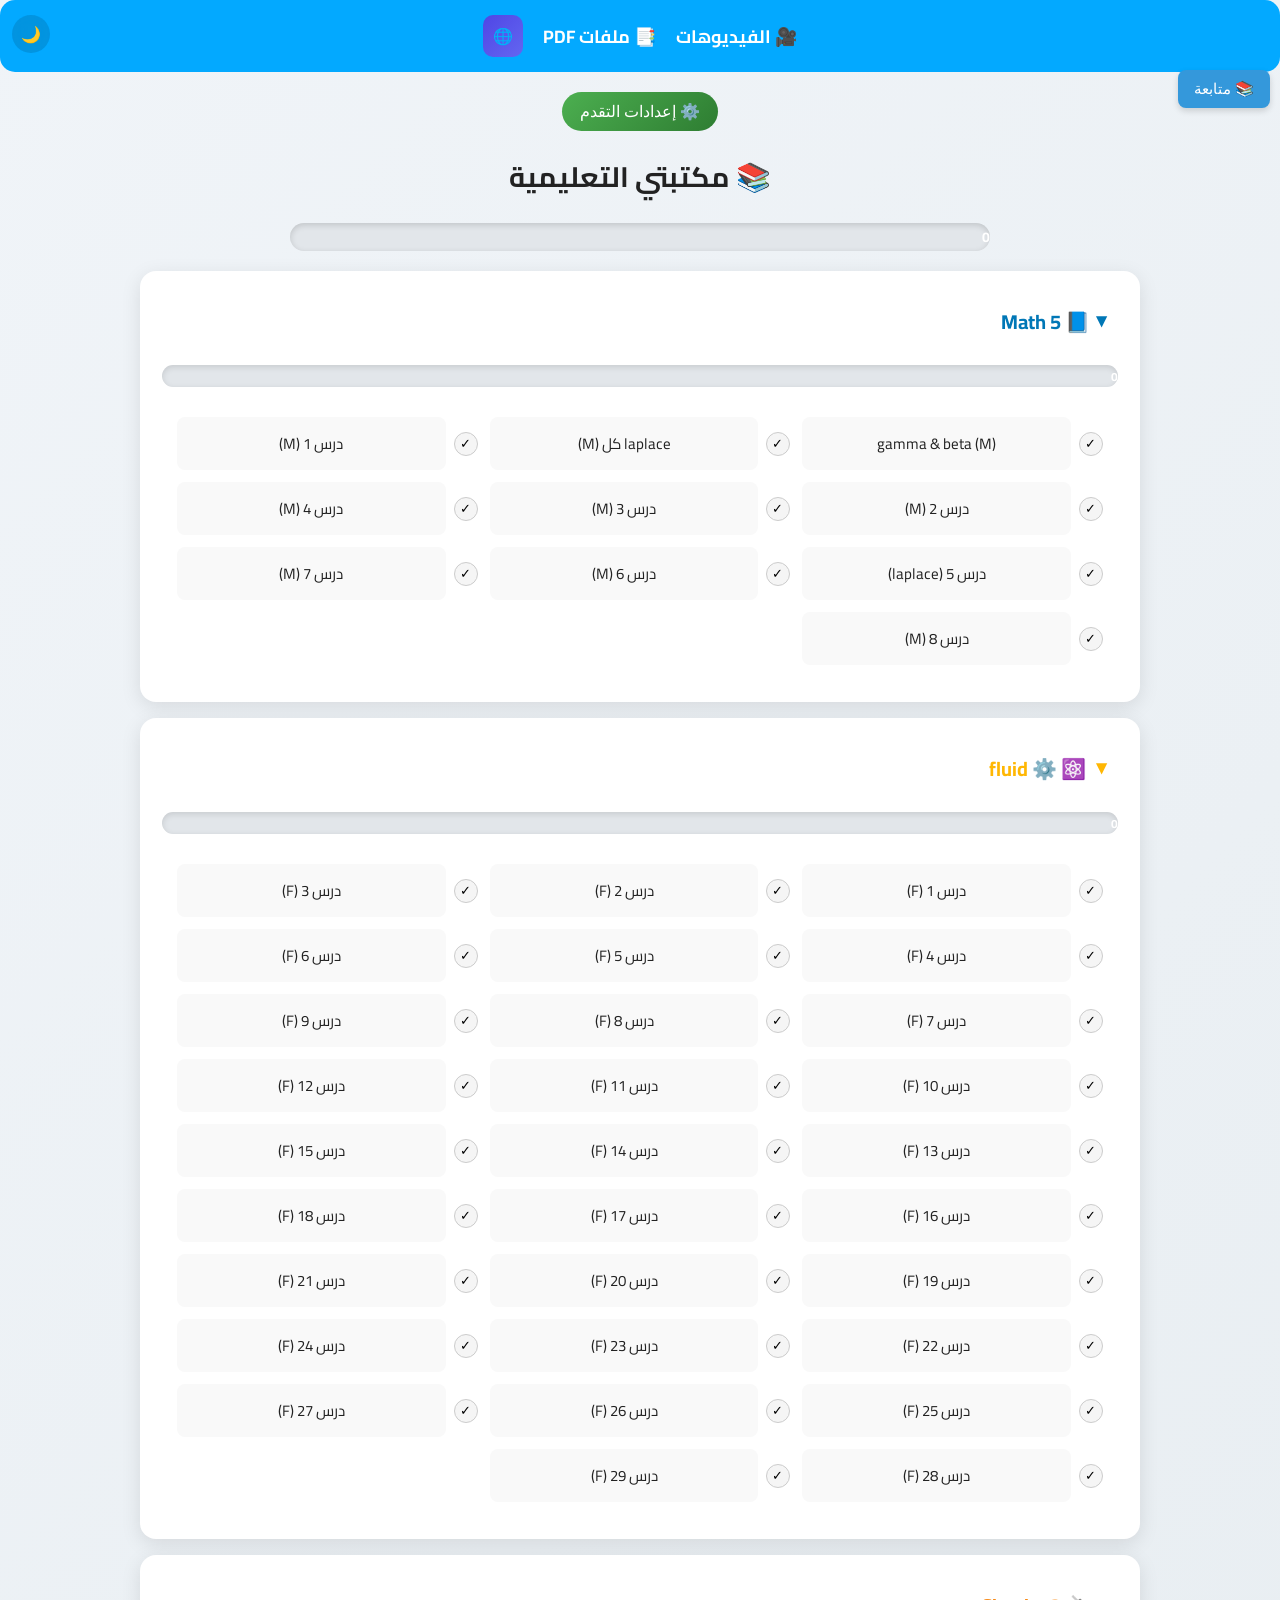
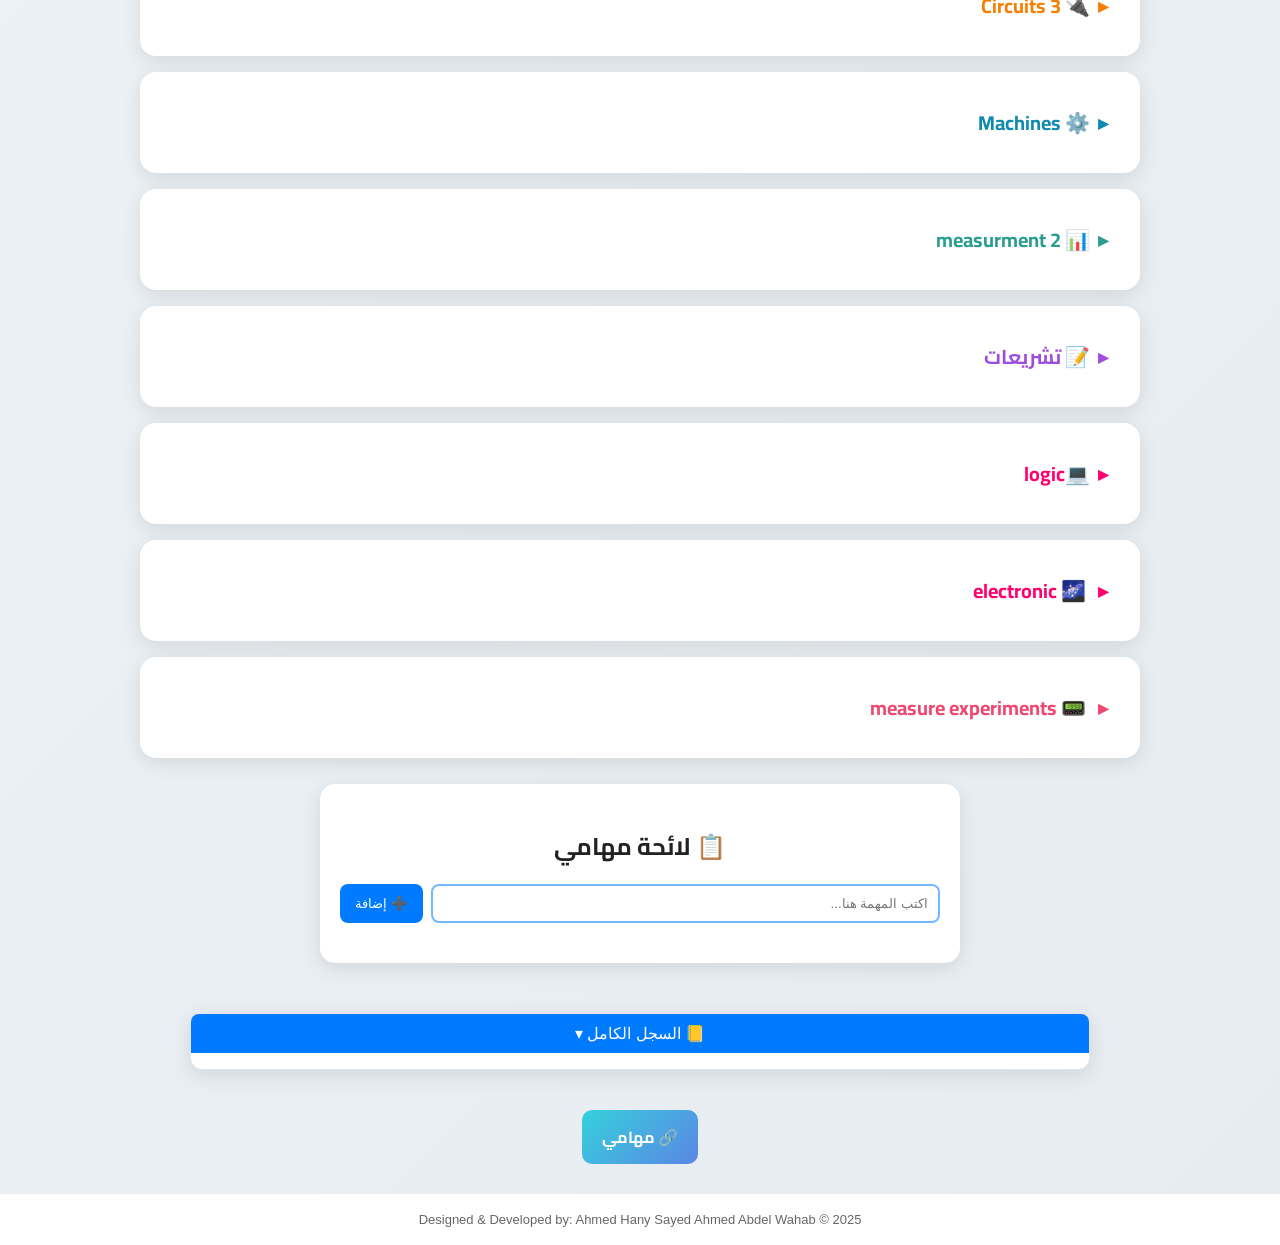
==== commit 87770bef: "Comment out subject details in home.html Commented out details sections for electronics and physics " ====
--- a/home.html
+++ b/home.html
@@ -337,7 +337,7 @@
   
     
   
-  <details class="subject electronics">
+<!--  <details class="subject electronics">
     <summary> 🌌  sections </summary>
     
     
@@ -388,7 +388,7 @@
   
   
   <!-- Physics -->
-  <details class="subject physics">
+  <!--<details class="subject physics">
     <summary> ☢️ logic experiments</summary>
      <ul>
        
@@ -405,7 +405,7 @@
 
 
     <!-- Physics -->
-  <details class="subject em">
+ <details class="subject em">
     <summary> 📟 measure experiments</summary>
      <ul>
      
